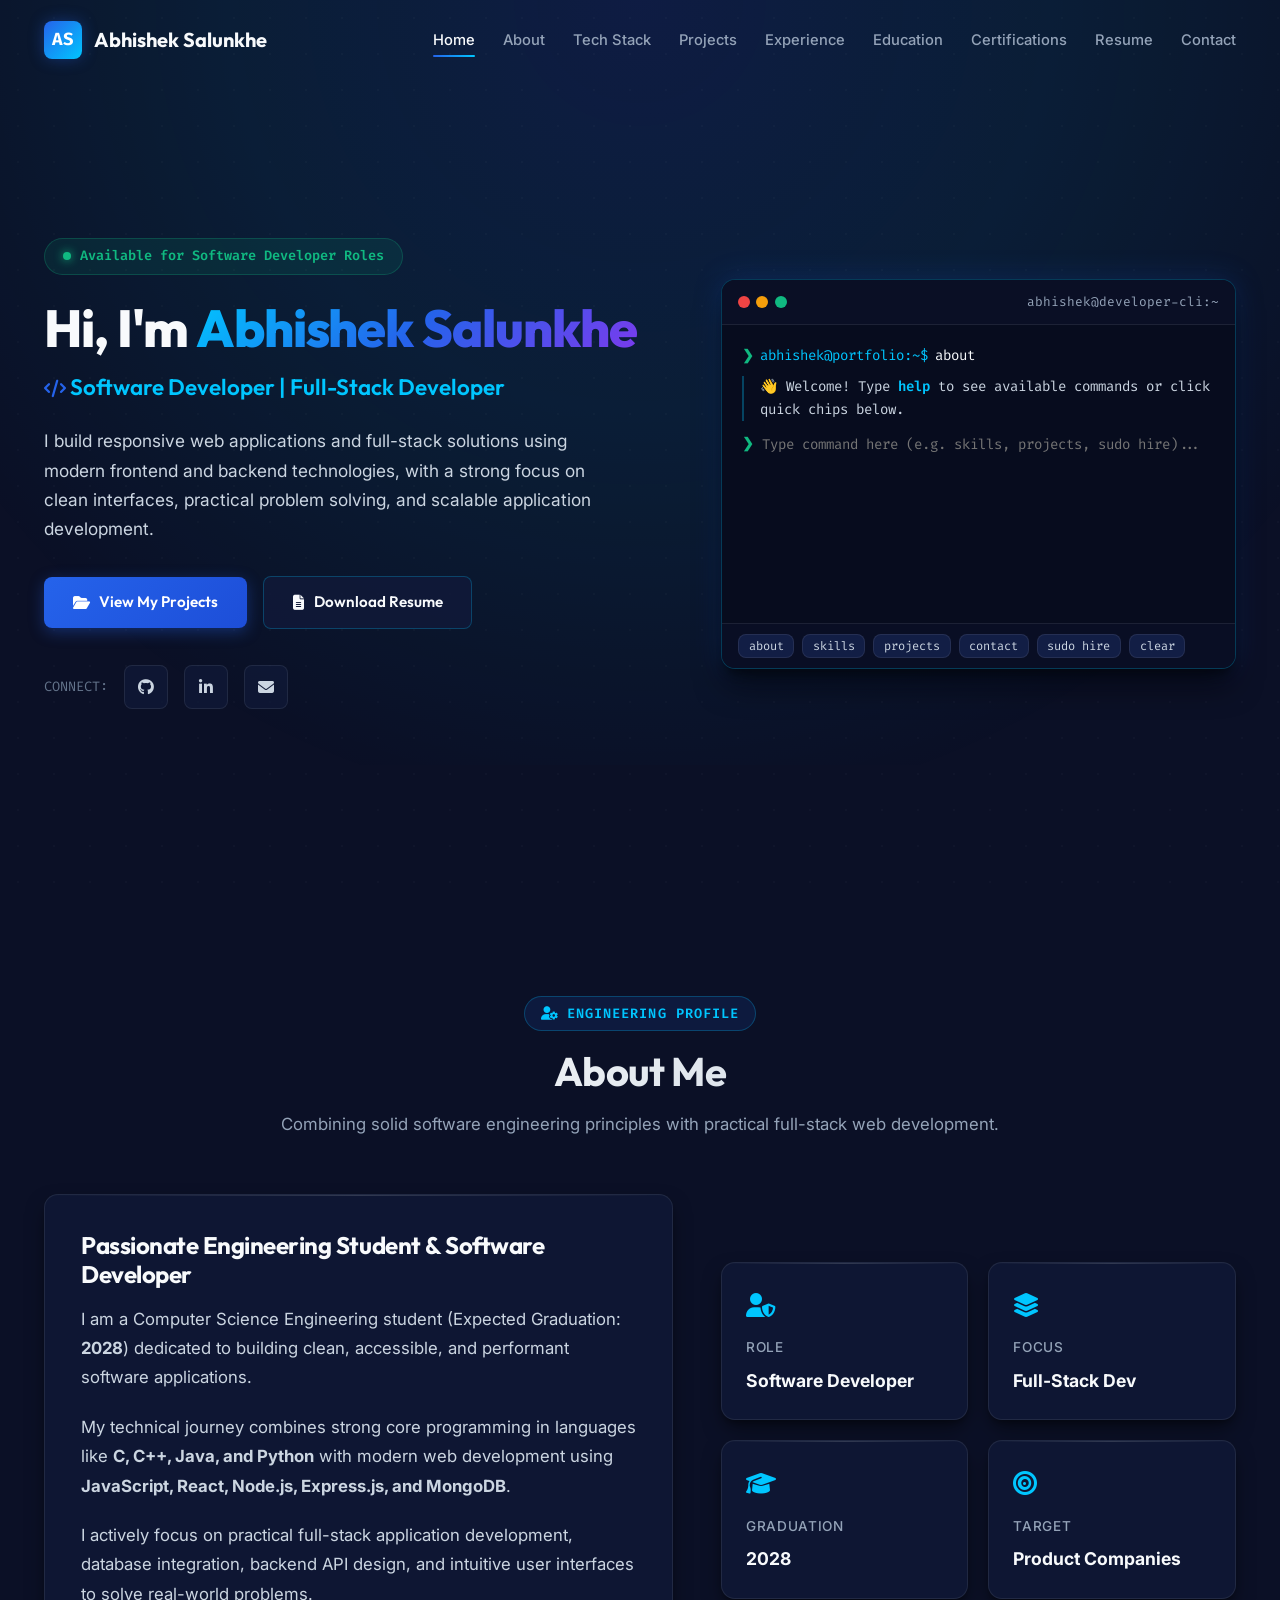
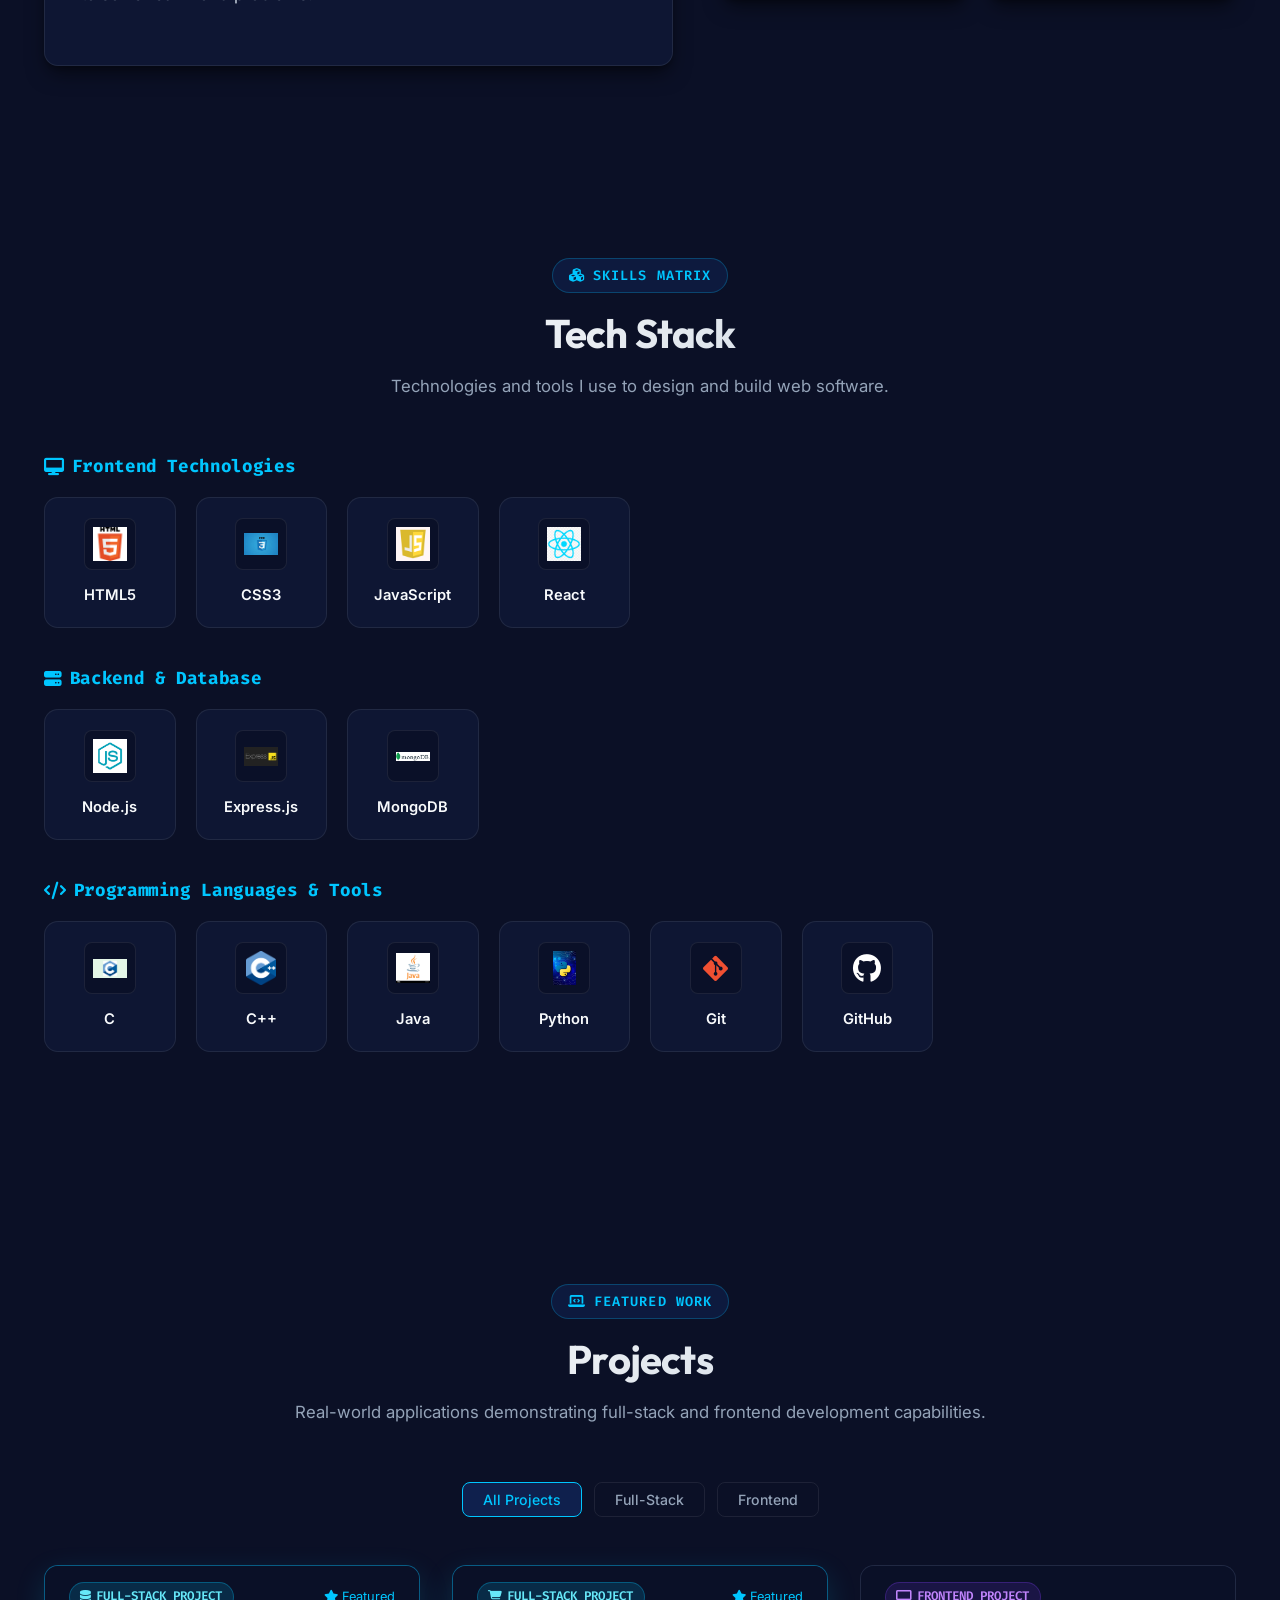
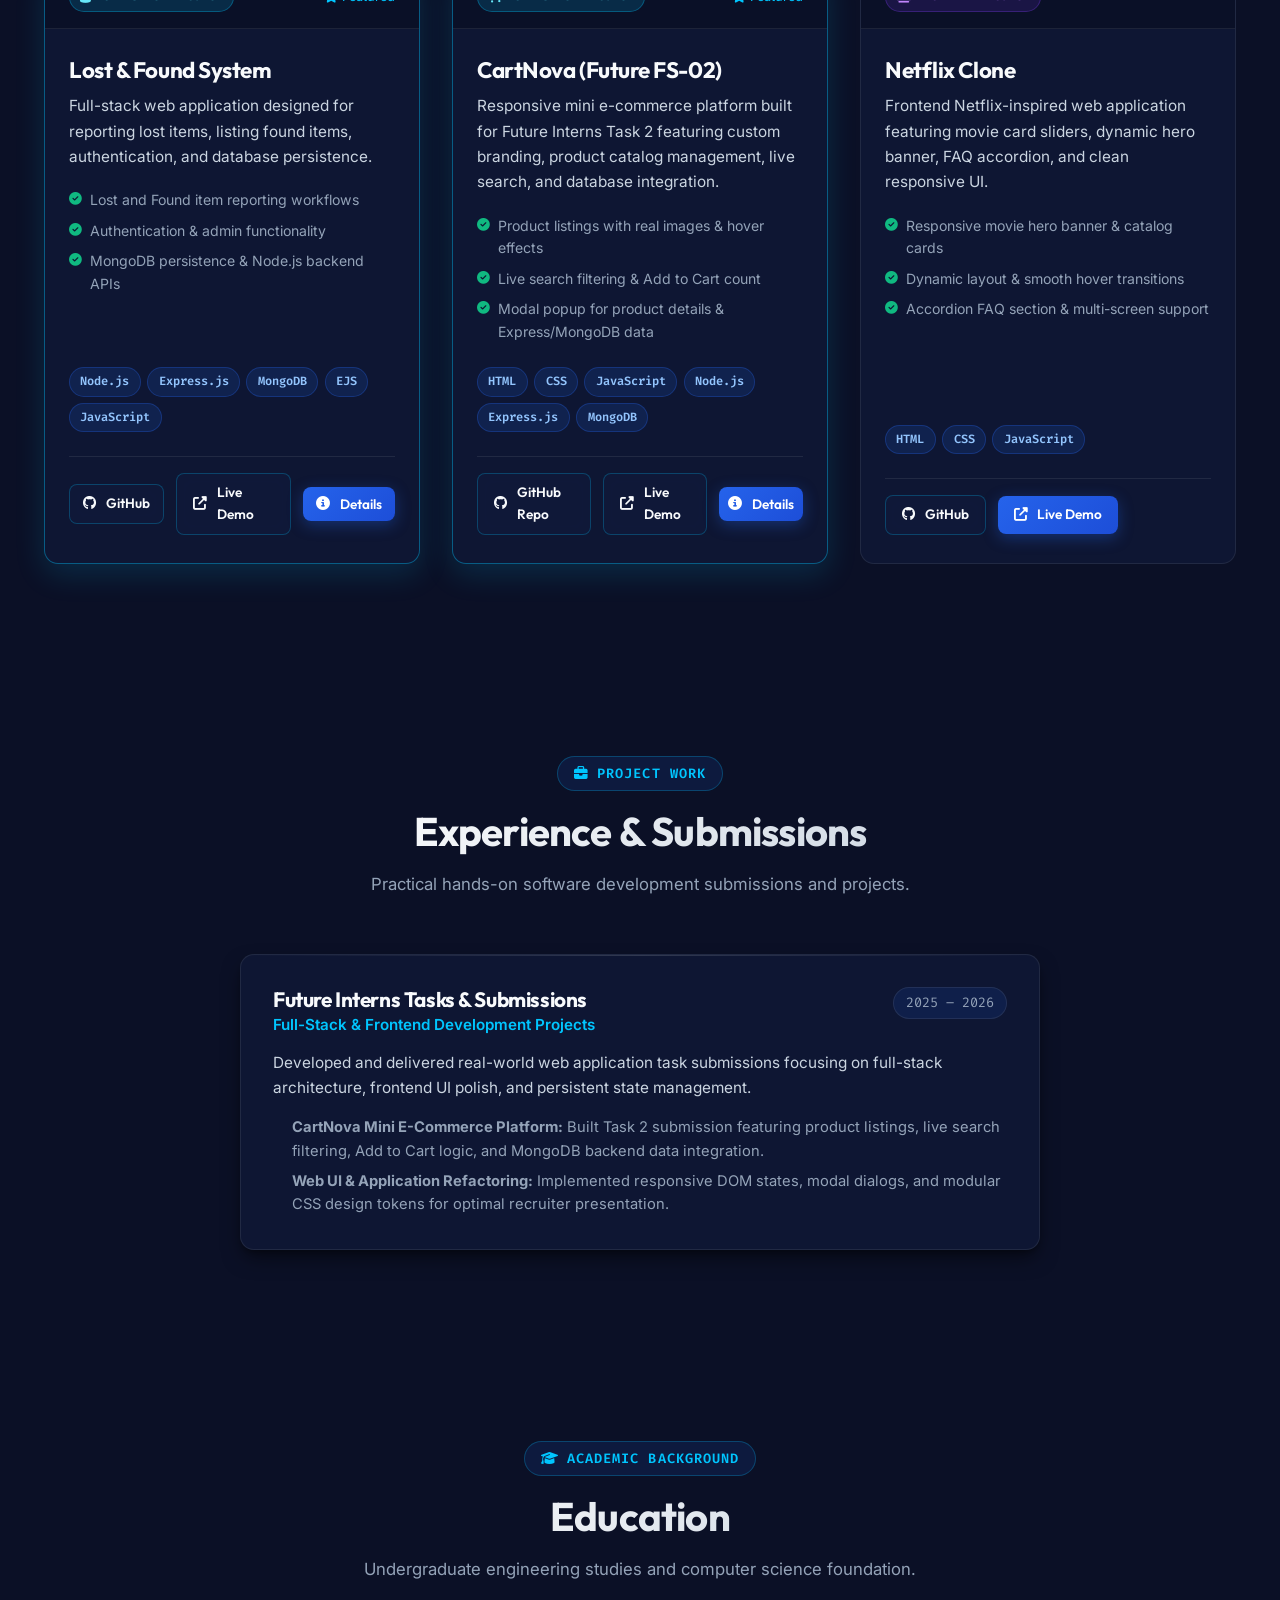
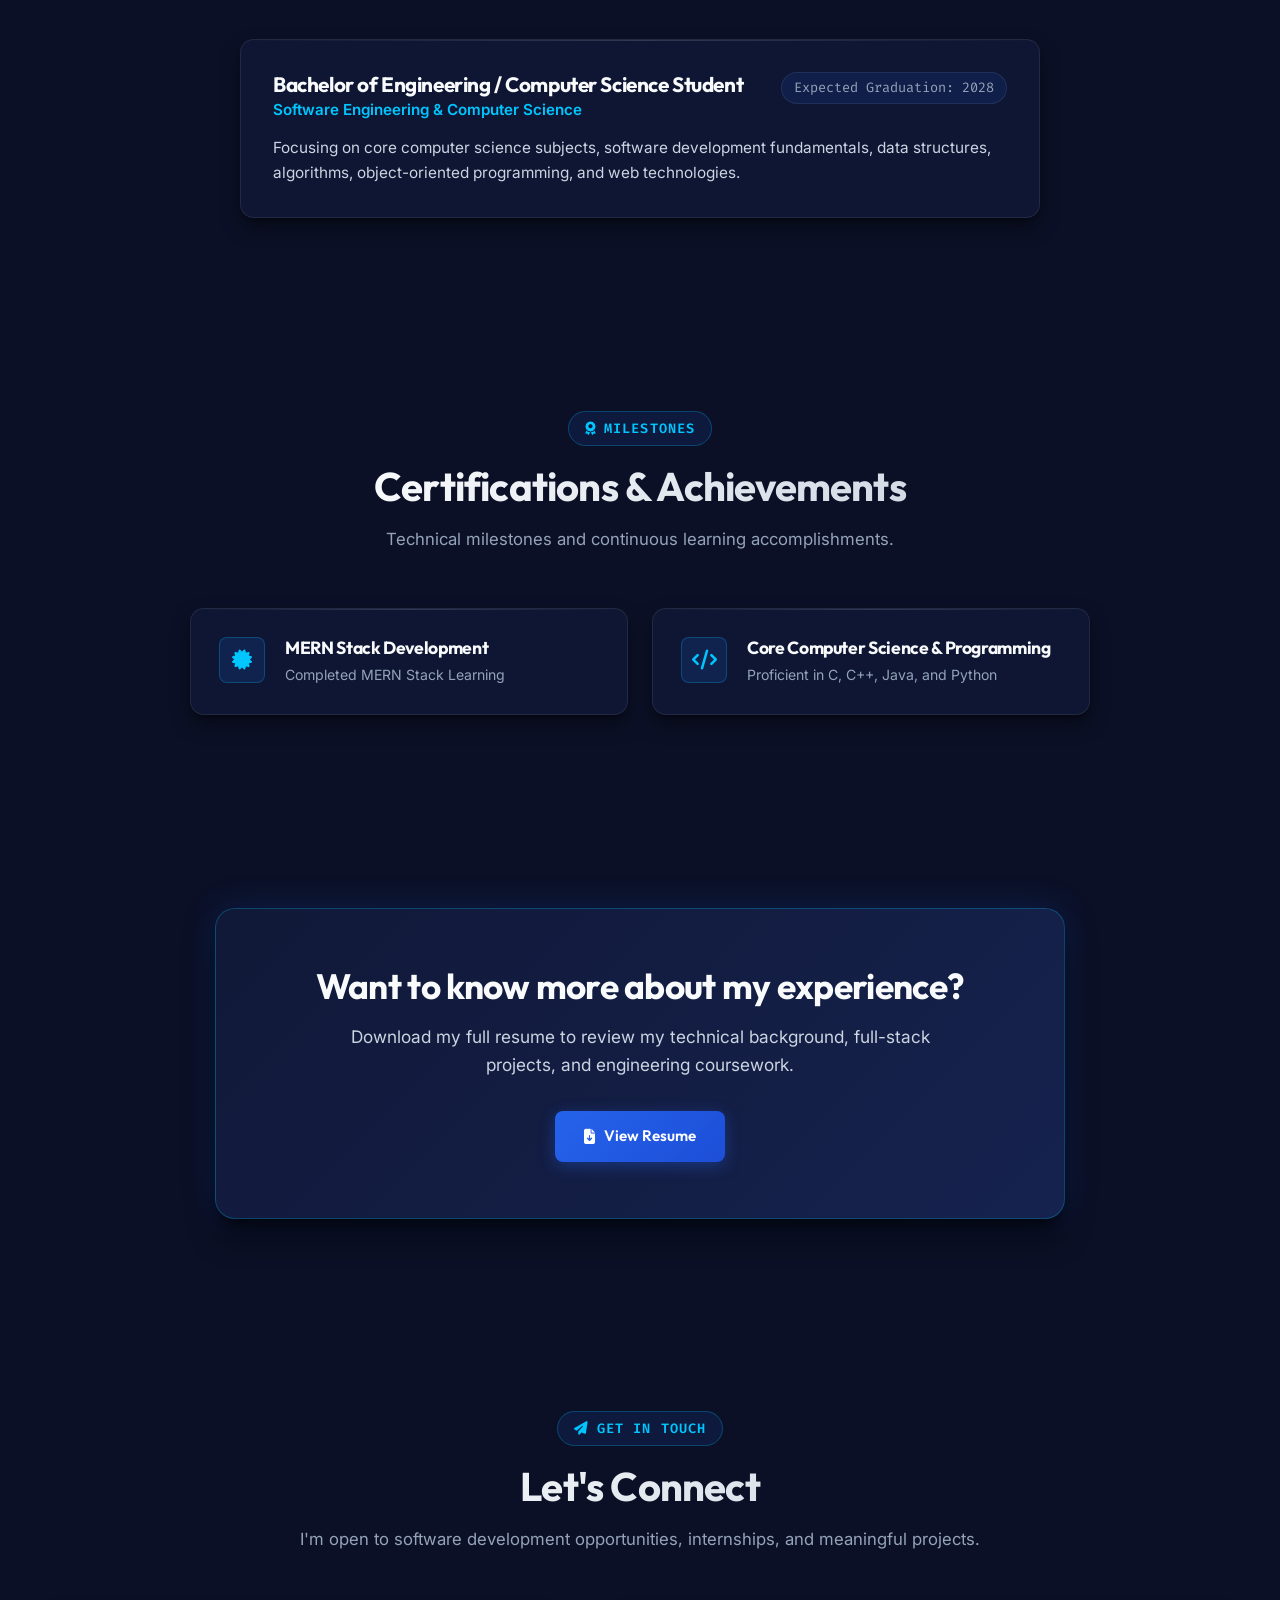
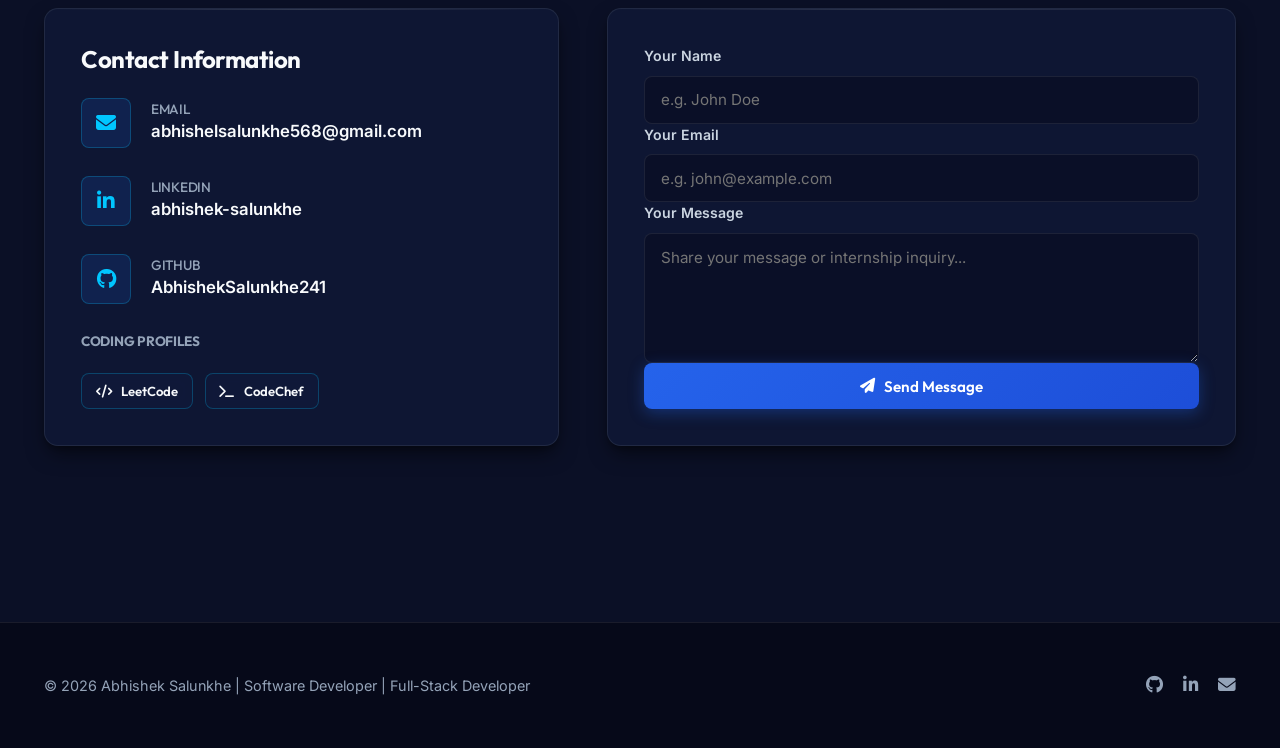
==== index.html @ 95b2894d "Initial commit for portfolio website" ====
<!DOCTYPE html>
<html lang="en">

<head>
  <meta charset="UTF-8" />
  <meta name="viewport" content="width=device-width, initial-scale=1.0" />
  
  <!-- SEO Primary Meta Tags -->
  <title>Abhishek Salunkhe | Software Developer | Full-Stack Developer</title>
  <meta name="title" content="Abhishek Salunkhe | Software Developer | Full-Stack Developer" />
  <meta name="description" content="Portfolio of Abhishek Salunkhe, a Software Developer and Full-Stack Developer building modern web applications with JavaScript, React, Node.js, Express.js, and MongoDB." />
  <meta name="keywords" content="Abhishek Salunkhe, Software Developer, Full-Stack Developer, Web Developer, MERN Stack, React, Node.js, Express.js, MongoDB, JavaScript" />
  <meta name="author" content="Abhishek Salunkhe" />

  <!-- Open Graph / Facebook / LinkedIn -->
  <meta property="og:type" content="website" />
  <meta property="og:url" content="https://github.com/AbhishekSalunkhe241" />
  <meta property="og:title" content="Abhishek Salunkhe | Software Developer | Full-Stack Developer" />
  <meta property="og:description" content="Software Developer and Full-Stack Developer building responsive web applications and full-stack solutions." />

  <!-- Google Fonts -->
  <link rel="preconnect" href="https://fonts.googleapis.com" />
  <link rel="preconnect" href="https://fonts.gstatic.com" crossorigin />
  <link href="https://fonts.googleapis.com/css2?family=Inter:wght@400;500;600;700;800&family=Outfit:wght@600;700;800&family=Fira+Code:wght@500;600&display=swap" rel="stylesheet" />

  <!-- Font Awesome CDN -->
  <link rel="stylesheet" href="https://cdnjs.cloudflare.com/ajax/libs/font-awesome/6.5.1/css/all.min.css" integrity="sha512-DTOQO9RWCH3ppGqcWaEA1BIZOC6xxalwEsw9c2QQeAIftl+Vegovlnee1c9QX4TctnWMn13TZye+giMm8e2LwA==" crossorigin="anonymous" referrerpolicy="no-referrer" />

  <!-- Design System CSS Stylesheets -->
  <link rel="stylesheet" href="assets/css/variables.css" />
  <link rel="stylesheet" href="assets/css/styles.css" />
  <link rel="stylesheet" href="assets/css/components.css" />
  <link rel="stylesheet" href="assets/css/animations.css" />
</head>

<body>

  <!-- ===== 1. NAVBAR ===== -->
  <header class="header">
    <div class="container nav-container">
      <a href="#hero" class="logo" id="navLogo">
        <div class="logo-icon">AS</div>
        <span>Abhishek Salunkhe</span>
      </a>

      <nav>
        <ul class="nav-links">
          <li><a href="#hero" class="nav-link active">Home</a></li>
          <li><a href="#about" class="nav-link">About</a></li>
          <li><a href="#tech-stack" class="nav-link">Tech Stack</a></li>
          <li><a href="#projects" class="nav-link">Projects</a></li>
          <li><a href="#experience" class="nav-link">Experience</a></li>
          <li><a href="#education" class="nav-link">Education</a></li>
          <li><a href="#certifications" class="nav-link">Certifications</a></li>
          <li><a href="#resume" class="nav-link">Resume</a></li>
          <li><a href="#contact" class="nav-link">Contact</a></li>
        </ul>
      </nav>

      <button class="mobile-nav-toggle" aria-label="Toggle navigation menu" id="mobileNavBtn">
        <i class="fas fa-bars"></i>
      </button>
    </div>
  </header>

  <!-- ===== 2. HERO SECTION ===== -->
  <section id="hero" class="hero-section">
    <div class="hero-bg-overlay"></div>
    <div class="container">
      <div class="hero-grid">
        
        <!-- Left Content -->
        <div class="hero-content reveal">
          <div class="hero-badge">
            <span class="pulse-dot"></span> Available for Software Developer Roles
          </div>

          <h1 class="hero-title">
            Hi, I'm <span class="gradient-text">Abhishek Salunkhe</span>
          </h1>

          <div class="hero-role">
            <i class="fas fa-code" style="font-size: 1.1rem; color: var(--primary-accent);"></i>
            <span>Software Developer | Full-Stack Developer</span>
          </div>

          <p class="hero-description">
            I build responsive web applications and full-stack solutions using modern frontend and backend technologies, with a strong focus on clean interfaces, practical problem solving, and scalable application development.
          </p>

          <div class="hero-actions">
            <a href="#projects" class="btn btn-primary" id="heroViewProjectsBtn">
              <i class="fas fa-folder-open"></i> View My Projects
            </a>
            <a href="#resume" class="btn btn-secondary" id="heroResumeBtn">
              <i class="fas fa-file-alt"></i> Download Resume
            </a>
          </div>

          <div class="social-strip">
            <span class="social-strip-label">Connect:</span>
            <a href="https://github.com/AbhishekSalunkhe241" target="_blank" class="btn-icon" aria-label="GitHub Profile" id="heroGithubLink">
              <i class="fab fa-github"></i>
            </a>
            <a href="https://www.linkedin.com/in/abhishek-salunkhe-a876b3362/" target="_blank" class="btn-icon" aria-label="LinkedIn Profile" id="heroLinkedinLink">
              <i class="fab fa-linkedin-in"></i>
            </a>
            <a href="mailto:abhishelsalunkhe568@gmail.com" class="btn-icon" aria-label="Email Abhishek" id="heroEmailLink">
              <i class="fas fa-envelope"></i>
            </a>
          </div>
        </div>

        <!-- Right Terminal CLI Card -->
        <div class="hero-terminal reveal reveal-delay-2">
          <div class="terminal-card">
            <div class="terminal-header">
              <div class="terminal-dots">
                <span class="dot dot-red"></span>
                <span class="dot dot-yellow"></span>
                <span class="dot dot-green"></span>
              </div>
              <div class="terminal-title">abhishek@developer-cli:~</div>
            </div>

            <div class="terminal-body" id="terminalBody">
              <div class="terminal-line">
                <span class="prompt-symbol">❯</span>
                <span class="prompt-dir">abhishek@portfolio:~$</span>
                <span class="command-text">about</span>
              </div>
              
              <div class="terminal-output">
                <p>👋 Welcome! Type <span style="color: var(--cyan-glow); font-weight: 600;">help</span> to see available commands or click quick chips below.</p>
              </div>

              <div class="terminal-input-wrapper">
                <span class="prompt-symbol">❯</span>
                <input type="text" class="terminal-input" id="terminalInput" placeholder="Type command here (e.g. skills, projects, sudo hire)..." autocomplete="off" spellcheck="false" />
              </div>
            </div>

            <div class="terminal-chips">
              <button class="chip" data-cmd="about">about</button>
              <button class="chip" data-cmd="skills">skills</button>
              <button class="chip" data-cmd="projects">projects</button>
              <button class="chip" data-cmd="contact">contact</button>
              <button class="chip" data-cmd="sudo hire">sudo hire</button>
              <button class="chip" data-cmd="clear">clear</button>
            </div>
          </div>
        </div>

      </div>
    </div>
  </section>

  <!-- ===== 3. ABOUT ME ===== -->
  <section id="about" class="section">
    <div class="container">
      <div class="section-header reveal">
        <span class="section-tag"><i class="fas fa-user-gear"></i> Engineering Profile</span>
        <h2 class="section-title">About Me</h2>
        <p class="section-subtitle">Combining solid software engineering principles with practical full-stack web development.</p>
      </div>

      <div class="about-grid">
        <!-- Left Content -->
        <div class="about-content glass-card reveal" style="padding: 2.25rem;">
          <h3 style="font-size: 1.5rem; margin-bottom: 1rem; color: var(--text-primary);">
            Passionate Engineering Student & Software Developer
          </h3>
          <p>
            I am a Computer Science Engineering student (Expected Graduation: <strong>2028</strong>) dedicated to building clean, accessible, and performant software applications.
          </p>
          <p>
            My technical journey combines strong core programming in languages like <strong>C, C++, Java, and Python</strong> with modern web development using <strong>JavaScript, React, Node.js, Express.js, and MongoDB</strong>.
          </p>
          <p>
            I actively focus on practical full-stack application development, database integration, backend API design, and intuitive user interfaces to solve real-world problems.
          </p>
        </div>

        <!-- Right Quick Info Cards -->
        <div class="about-cards-grid reveal reveal-delay-2">
          <div class="info-card glass-card">
            <div class="info-card-icon"><i class="fas fa-user-shield"></i></div>
            <span class="info-card-label">Role</span>
            <span class="info-card-value">Software Developer</span>
          </div>

          <div class="info-card glass-card">
            <div class="info-card-icon"><i class="fas fa-layer-group"></i></div>
            <span class="info-card-label">Focus</span>
            <span class="info-card-value">Full-Stack Dev</span>
          </div>

          <div class="info-card glass-card">
            <div class="info-card-icon"><i class="fas fa-graduation-cap"></i></div>
            <span class="info-card-label">Graduation</span>
            <span class="info-card-value">2028</span>
          </div>

          <div class="info-card glass-card">
            <div class="info-card-icon"><i class="fas fa-bullseye"></i></div>
            <span class="info-card-label">Target</span>
            <span class="info-card-value">Product Companies</span>
          </div>
        </div>
      </div>
    </div>
  </section>

  <!-- ===== 4. TECH STACK ===== -->
  <section id="tech-stack" class="section">
    <div class="container">
      <div class="section-header reveal">
        <span class="section-tag"><i class="fas fa-cubes"></i> Skills Matrix</span>
        <h2 class="section-title">Tech Stack</h2>
        <p class="section-subtitle">Technologies and tools I use to design and build web software.</p>
      </div>

      <!-- Frontend -->
      <div class="tech-group reveal">
        <h3 class="tech-category-title"><i class="fas fa-desktop"></i> Frontend Technologies</h3>
        <div class="tech-grid">
          <div class="tech-card">
            <div class="tech-icon-wrapper"><img src="html.png" alt="HTML5 Logo" /></div>
            <span class="tech-name">HTML5</span>
          </div>
          <div class="tech-card">
            <div class="tech-icon-wrapper"><img src="CSS.jpg" alt="CSS3 Logo" /></div>
            <span class="tech-name">CSS3</span>
          </div>
          <div class="tech-card">
            <div class="tech-icon-wrapper"><img src="Javascript.png" alt="JavaScript Logo" /></div>
            <span class="tech-name">JavaScript</span>
          </div>
          <div class="tech-card">
            <div class="tech-icon-wrapper"><img src="react.png" alt="React Logo" /></div>
            <span class="tech-name">React</span>
          </div>
        </div>
      </div>

      <!-- Backend & Database -->
      <div class="tech-group reveal reveal-delay-1">
        <h3 class="tech-category-title"><i class="fas fa-server"></i> Backend & Database</h3>
        <div class="tech-grid">
          <div class="tech-card">
            <div class="tech-icon-wrapper"><img src="node.png" alt="Node.js Logo" /></div>
            <span class="tech-name">Node.js</span>
          </div>
          <div class="tech-card">
            <div class="tech-icon-wrapper"><img src="Express.js" alt="Express.js Logo" /></div>
            <span class="tech-name">Express.js</span>
          </div>
          <div class="tech-card">
            <div class="tech-icon-wrapper"><img src="monodb.png" alt="MongoDB Logo" /></div>
            <span class="tech-name">MongoDB</span>
          </div>
        </div>
      </div>

      <!-- Core Programming & Tools -->
      <div class="tech-group reveal reveal-delay-2">
        <h3 class="tech-category-title"><i class="fas fa-code"></i> Programming Languages & Tools</h3>
        <div class="tech-grid">
          <div class="tech-card">
            <div class="tech-icon-wrapper"><img src="C.png" alt="C Logo" /></div>
            <span class="tech-name">C</span>
          </div>
          <div class="tech-card">
            <div class="tech-icon-wrapper"><img src="C++.png" alt="C++ Logo" /></div>
            <span class="tech-name">C++</span>
          </div>
          <div class="tech-card">
            <div class="tech-icon-wrapper"><img src="java.png" alt="Java Logo" /></div>
            <span class="tech-name">Java</span>
          </div>
          <div class="tech-card">
            <div class="tech-icon-wrapper"><img src="python.jpg" alt="Python Logo" /></div>
            <span class="tech-name">Python</span>
          </div>
          <div class="tech-card">
            <div class="tech-icon-wrapper" style="color: #F05032; font-size: 1.8rem;"><i class="fab fa-git-alt"></i></div>
            <span class="tech-name">Git</span>
          </div>
          <div class="tech-card">
            <div class="tech-icon-wrapper" style="color: #FFFFFF; font-size: 1.8rem;"><i class="fab fa-github"></i></div>
            <span class="tech-name">GitHub</span>
          </div>
        </div>
      </div>
    </div>
  </section>

  <!-- ===== 5. FEATURED PROJECTS ===== -->
  <section id="projects" class="section">
    <div class="container">
      <div class="section-header reveal">
        <span class="section-tag"><i class="fas fa-laptop-code"></i> Featured Work</span>
        <h2 class="section-title">Projects</h2>
        <p class="section-subtitle">Real-world applications demonstrating full-stack and frontend development capabilities.</p>
      </div>

      <!-- Filter buttons -->
      <div class="project-filter reveal">
        <button class="filter-btn active" data-filter="all">All Projects</button>
        <button class="filter-btn" data-filter="fullstack">Full-Stack</button>
        <button class="filter-btn" data-filter="frontend">Frontend</button>
      </div>

      <!-- Projects Grid -->
      <div class="projects-grid">
        
        <!-- PROJECT 1: Lost & Found System (Full-Stack Priority) -->
        <div class="project-card-wrapper priority-1 reveal" data-category="fullstack">
          <div class="project-card">
            <div class="project-header-bar">
              <span class="badge badge-cyan project-badge-type"><i class="fas fa-database"></i> FULL-STACK PROJECT</span>
              <span style="font-size: 0.8rem; color: var(--cyan-glow);"><i class="fas fa-star"></i> Featured</span>
            </div>

            <div class="project-content">
              <h3 class="project-title">Lost & Found System</h3>
              <p class="project-desc">
                Full-stack web application designed for reporting lost items, listing found items, authentication, and database persistence.
              </p>

              <ul class="project-highlights-list">
                <li><i class="fas fa-check-circle"></i> Lost and Found item reporting workflows</li>
                <li><i class="fas fa-check-circle"></i> Authentication & admin functionality</li>
                <li><i class="fas fa-check-circle"></i> MongoDB persistence & Node.js backend APIs</li>
              </ul>

              <div class="project-tags">
                <span class="badge badge-primary">Node.js</span>
                <span class="badge badge-primary">Express.js</span>
                <span class="badge badge-primary">MongoDB</span>
                <span class="badge badge-primary">EJS</span>
                <span class="badge badge-primary">JavaScript</span>
              </div>

              <div class="project-actions">
                <a href="https://github.com/AbhishekSalunkhe241/lost-and-found-system" target="_blank" rel="noopener noreferrer" class="btn btn-secondary" style="padding: 0.5rem 1rem; font-size: 0.85rem;" id="lostFoundGithub">
                  <i class="fab fa-github"></i> GitHub
                </a>
                <a href="https://lost-and-found-system-ochre-nu.vercel.app/" target="_blank" rel="noopener noreferrer" class="btn btn-secondary" style="padding: 0.5rem 1rem; font-size: 0.85rem;" id="lostFoundDemo">
                  <i class="fas fa-external-link-alt"></i> Live Demo
                </a>
                <button class="btn btn-primary view-project-details" data-project-id="lostfound" style="padding: 0.5rem 1rem; font-size: 0.85rem;">
                  <i class="fas fa-info-circle"></i> Details
                </button>
              </div>
            </div>
          </div>
        </div>

        <!-- PROJECT 2: CartNova / Future FS-02 (Full-Stack Priority) -->
        <div class="project-card-wrapper priority-1 reveal reveal-delay-1" data-category="fullstack">
          <div class="project-card">
            <div class="project-header-bar">
              <span class="badge badge-cyan project-badge-type"><i class="fas fa-shopping-cart"></i> FULL-STACK PROJECT</span>
              <span style="font-size: 0.8rem; color: var(--cyan-glow);"><i class="fas fa-star"></i> Featured</span>
            </div>

            <div class="project-content">
              <h3 class="project-title">CartNova (Future FS-02)</h3>
              <p class="project-desc">
                Responsive mini e-commerce platform built for Future Interns Task 2 featuring custom branding, product catalog management, live search, and database integration.
              </p>

              <ul class="project-highlights-list">
                <li><i class="fas fa-check-circle"></i> Product listings with real images & hover effects</li>
                <li><i class="fas fa-check-circle"></i> Live search filtering & Add to Cart count</li>
                <li><i class="fas fa-check-circle"></i> Modal popup for product details & Express/MongoDB data</li>
              </ul>

              <div class="project-tags">
                <span class="badge badge-primary">HTML</span>
                <span class="badge badge-primary">CSS</span>
                <span class="badge badge-primary">JavaScript</span>
                <span class="badge badge-primary">Node.js</span>
                <span class="badge badge-primary">Express.js</span>
                <span class="badge badge-primary">MongoDB</span>
              </div>

              <div class="project-actions">
                <a href="https://github.com/AbhishekSalunkhe241/FUTURE_FS_02" target="_blank" class="btn btn-secondary" style="padding: 0.5rem 1rem; font-size: 0.85rem;" id="cartnovaGithub">
                  <i class="fab fa-github"></i> GitHub Repo
                </a>
                <a href="https://future-fs-02-two-chi.vercel.app/" target="_blank" class="btn btn-secondary" style="padding: 0.5rem 1rem; font-size: 0.85rem;" id="cartnovaDemo">
                  <i class="fas fa-external-link-alt"></i> Live Demo
                </a>
                <button class="btn btn-primary view-project-details" data-project-id="cartnova" style="padding: 0.5rem 1rem; font-size: 0.85rem;">
                  <i class="fas fa-info-circle"></i> Details
                </button>
              </div>
            </div>
          </div>
        </div>

        <!-- PROJECT 3: Netflix Clone (Frontend) -->
        <div class="project-card-wrapper reveal reveal-delay-2" data-category="frontend">
          <div class="project-card">
            <div class="project-header-bar">
              <span class="badge badge-purple project-badge-type"><i class="fas fa-tv"></i> FRONTEND PROJECT</span>
            </div>

            <div class="project-content">
              <h3 class="project-title">Netflix Clone</h3>
              <p class="project-desc">
                Frontend Netflix-inspired web application featuring movie card sliders, dynamic hero banner, FAQ accordion, and clean responsive UI.
              </p>

              <ul class="project-highlights-list">
                <li><i class="fas fa-check-circle"></i> Responsive movie hero banner & catalog cards</li>
                <li><i class="fas fa-check-circle"></i> Dynamic layout & smooth hover transitions</li>
                <li><i class="fas fa-check-circle"></i> Accordion FAQ section & multi-screen support</li>
              </ul>

              <div class="project-tags">
                <span class="badge badge-primary">HTML</span>
                <span class="badge badge-primary">CSS</span>
                <span class="badge badge-primary">JavaScript</span>
              </div>

              <div class="project-actions">
                <a href="https://github.com/AbhishekSalunkhe241" target="_blank" class="btn btn-secondary" style="padding: 0.5rem 1rem; font-size: 0.85rem;" id="netflixGithub">
                  <i class="fab fa-github"></i> GitHub
                </a>
                <a href="https://netflix-clone-zeta-cyan.vercel.app/" target="_blank" class="btn btn-primary" style="padding: 0.5rem 1rem; font-size: 0.85rem;" id="netflixDemo">
                  <i class="fas fa-external-link-alt"></i> Live Demo
                </a>
              </div>
            </div>
          </div>
        </div>

      </div>
    </div>
  </section>

  <!-- ===== 6. EXPERIENCE ===== -->
  <section id="experience" class="section">
    <div class="container">
      <div class="section-header reveal">
        <span class="section-tag"><i class="fas fa-briefcase"></i> Project Work</span>
        <h2 class="section-title">Experience & Submissions</h2>
        <p class="section-subtitle">Practical hands-on software development submissions and projects.</p>
      </div>

      <div class="timeline-container reveal">
        
        <div class="timeline-card glass-card">
          <div class="timeline-header">
            <div>
              <h3 class="timeline-title">Future Interns Tasks & Submissions</h3>
              <span class="timeline-subtitle">Full-Stack & Frontend Development Projects</span>
            </div>
            <span class="timeline-date">2025 – 2026</span>
          </div>

          <p class="timeline-desc">
            Developed and delivered real-world web application task submissions focusing on full-stack architecture, frontend UI polish, and persistent state management.
          </p>

          <ul class="timeline-bullets">
            <li><strong>CartNova Mini E-Commerce Platform:</strong> Built Task 2 submission featuring product listings, live search filtering, Add to Cart logic, and MongoDB backend data integration.</li>
            <li><strong>Web UI & Application Refactoring:</strong> Implemented responsive DOM states, modal dialogs, and modular CSS design tokens for optimal recruiter presentation.</li>
          </ul>
        </div>

      </div>
    </div>
  </section>

  <!-- ===== 7. EDUCATION ===== -->
  <section id="education" class="section">
    <div class="container">
      <div class="section-header reveal">
        <span class="section-tag"><i class="fas fa-graduation-cap"></i> Academic Background</span>
        <h2 class="section-title">Education</h2>
        <p class="section-subtitle">Undergraduate engineering studies and computer science foundation.</p>
      </div>

      <div class="timeline-container reveal">
        
        <div class="timeline-card glass-card">
          <div class="timeline-header">
            <div>
              <h3 class="timeline-title">Bachelor of Engineering / Computer Science Student</h3>
              <span class="timeline-subtitle">Software Engineering & Computer Science</span>
            </div>
            <span class="timeline-date">Expected Graduation: 2028</span>
          </div>

          <p class="timeline-desc">
            Focusing on core computer science subjects, software development fundamentals, data structures, algorithms, object-oriented programming, and web technologies.
          </p>
        </div>

      </div>
    </div>
  </section>

  <!-- ===== 8. CERTIFICATIONS / ACHIEVEMENTS ===== -->
  <section id="certifications" class="section">
    <div class="container">
      <div class="section-header reveal">
        <span class="section-tag"><i class="fas fa-award"></i> Milestones</span>
        <h2 class="section-title">Certifications & Achievements</h2>
        <p class="section-subtitle">Technical milestones and continuous learning accomplishments.</p>
      </div>

      <div class="cert-grid reveal">
        
        <div class="cert-card glass-card">
          <div class="cert-icon"><i class="fas fa-certificate"></i></div>
          <div>
            <h3 class="cert-title">MERN Stack Development</h3>
            <p class="cert-issuer">Completed MERN Stack Learning</p>
          </div>
        </div>

        <div class="cert-card glass-card">
          <div class="cert-icon"><i class="fas fa-code"></i></div>
          <div>
            <h3 class="cert-title">Core Computer Science & Programming</h3>
            <p class="cert-issuer">Proficient in C, C++, Java, and Python</p>
          </div>
        </div>

      </div>
    </div>
  </section>

  <!-- ===== 9. RESUME CTA ===== -->
  <section id="resume" class="section">
    <div class="container">
      <div class="resume-cta-card reveal">
        <h2 class="resume-cta-title">Want to know more about my experience?</h2>
        <p class="resume-cta-desc">
          Download my full resume to review my technical background, full-stack projects, and engineering coursework.
        </p>
        <a href="#" class="btn btn-primary" id="downloadResumeBtn" onclick="alert('Resume link placeholder. Replace with your actual resume file or URL in index.html!'); return false;">
          <i class="fas fa-file-download"></i> View Resume
        </a>
      </div>
    </div>
  </section>

  <!-- ===== 10. CONTACT ===== -->
  <section id="contact" class="section">
    <div class="container">
      <div class="section-header reveal">
        <span class="section-tag"><i class="fas fa-paper-plane"></i> Get In Touch</span>
        <h2 class="section-title">Let's Connect</h2>
        <p class="section-subtitle">I'm open to software development opportunities, internships, and meaningful projects.</p>
      </div>

      <div class="contact-grid">
        
        <!-- Left Contact Info -->
        <div class="contact-info-card glass-card reveal">
          <div>
            <h3 style="font-size: 1.5rem; margin-bottom: 1.5rem; color: var(--text-primary);">Contact Information</h3>
            
            <div class="contact-method">
              <div class="contact-icon"><i class="fas fa-envelope"></i></div>
              <div class="contact-detail">
                <h4>Email</h4>
                <a href="mailto:abhishelsalunkhe568@gmail.com" id="contactEmailLink">abhishelsalunkhe568@gmail.com</a>
              </div>
            </div>

            <div class="contact-method">
              <div class="contact-icon"><i class="fab fa-linkedin-in"></i></div>
              <div class="contact-detail">
                <h4>LinkedIn</h4>
                <a href="https://www.linkedin.com/in/abhishek-salunkhe-a876b3362/" target="_blank" id="contactLinkedinLink">abhishek-salunkhe</a>
              </div>
            </div>

            <div class="contact-method">
              <div class="contact-icon"><i class="fab fa-github"></i></div>
              <div class="contact-detail">
                <h4>GitHub</h4>
                <a href="https://github.com/AbhishekSalunkhe241" target="_blank" id="contactGithubLink">AbhishekSalunkhe241</a>
              </div>
            </div>
          </div>

          <div>
            <h4 style="font-size: 0.85rem; color: var(--text-muted); text-transform: uppercase; margin-bottom: 0.75rem;">Coding Profiles</h4>
            <div class="social-links-grid">
              <a href="https://leetcode.com/u/Abhishek241/" target="_blank" class="btn btn-secondary" style="padding: 0.4rem 0.85rem; font-size: 0.82rem;" id="leetcodeLink">
                <i class="fas fa-code"></i> LeetCode
              </a>
              <a href="https://www.codechef.com/users/watch_card_87" target="_blank" class="btn btn-secondary" style="padding: 0.4rem 0.85rem; font-size: 0.82rem;" id="codechefLink">
                <i class="fas fa-terminal"></i> CodeChef
              </a>
            </div>
          </div>
        </div>

        <!-- Right Contact Form -->
        <div class="contact-form glass-card reveal reveal-delay-2">
          <form id="contactForm">
            <div class="form-group">
              <label for="contactName" class="form-label">Your Name</label>
              <input type="text" id="contactName" class="form-input" placeholder="e.g. John Doe" required />
            </div>

            <div class="form-group">
              <label for="contactEmail" class="form-label">Your Email</label>
              <input type="email" id="contactEmail" class="form-input" placeholder="e.g. john@example.com" required />
            </div>

            <div class="form-group">
              <label for="contactMessage" class="form-label">Your Message</label>
              <textarea id="contactMessage" class="form-input" placeholder="Share your message or internship inquiry..." required></textarea>
            </div>

            <button type="submit" class="btn btn-primary" style="width: 100%;" id="contactSubmitBtn">
              <i class="fas fa-paper-plane"></i> Send Message
            </button>
          </form>
        </div>

      </div>
    </div>
  </section>

  <!-- ===== 11. FOOTER ===== -->
  <footer class="footer">
    <div class="container footer-container">
      <div class="footer-text">
        © 2026 Abhishek Salunkhe | Software Developer | Full-Stack Developer
      </div>

      <div class="footer-socials">
        <a href="https://github.com/AbhishekSalunkhe241" target="_blank" class="footer-social-link" aria-label="GitHub"><i class="fab fa-github"></i></a>
        <a href="https://www.linkedin.com/in/abhishek-salunkhe-a876b3362/" target="_blank" class="footer-social-link" aria-label="LinkedIn"><i class="fab fa-linkedin-in"></i></a>
        <a href="mailto:abhishelsalunkhe568@gmail.com" class="footer-social-link" aria-label="Email"><i class="fas fa-envelope"></i></a>
      </div>
    </div>
  </footer>

  <!-- Back to top floating button -->
  <button class="back-to-top" aria-label="Back to top" id="backToTopBtn">
    <i class="fas fa-arrow-up"></i>
  </button>

  <!-- Case Study Modal -->
  <div id="projectModal" class="modal-overlay">
    <div class="modal-container">
      <button class="modal-close-btn" id="modalCloseBtn" aria-label="Close modal">
        <i class="fas fa-times"></i>
      </button>
      <div id="modalContent"></div>
    </div>
  </div>

  <!-- Toast Notification -->
  <div id="toastNotification" class="toast-notification">
    <i class="fas fa-info-circle" style="color: var(--secondary-accent); font-size: 1.25rem;"></i>
    <span id="toastText">Message status notification.</span>
  </div>

  <!-- Application Main JS -->
  <script type="module" src="assets/js/main.js"></script>
</body>

</html>
---- assets/css/variables.css ----
/* ==========================================================================
   Design System Variables & Design Tokens
   Abhishek Salunkhe - Software Developer Portfolio
   ========================================================================== */

:root {
  /* Color Palette - Premium Deep Navy & Electric Blue Aesthetic */
  --bg-dark: #0B1026;
  --bg-darker: #060919;
  --bg-card: rgba(17, 26, 58, 0.7);
  --bg-card-hover: rgba(23, 37, 84, 0.85);
  --bg-glass: rgba(11, 16, 38, 0.75);
  --bg-glass-card: rgba(23, 37, 84, 0.45);
  --bg-terminal: #070C1E;

  /* Brand Accents */
  --primary-accent: #2563EB; /* Electric Royal Blue */
  --primary-glow: rgba(37, 99, 235, 0.35);
  --primary-accent-hover: #1D4ED8;

  --cyan-glow: #00C6FF; /* Electric Cyan */
  --cyan-glow-subtle: rgba(0, 198, 255, 0.25);

  --purple-glow: #7C3AED; /* Subtle Purple Accent */
  --purple-glow-subtle: rgba(124, 58, 237, 0.25);

  --secondary-accent: #10B981; /* Emerald Cyber Green for Status */
  --secondary-glow: rgba(16, 185, 129, 0.3);

  /* Neutral Text & Borders */
  --text-primary: #F8FAFC;
  --text-secondary: #CBD5E1;
  --text-muted: #94A3B8;
  --text-dark: #64748B;

  --border-color: rgba(255, 255, 255, 0.08);
  --border-accent: rgba(0, 198, 255, 0.25);
  --border-glow: rgba(37, 99, 235, 0.5);

  /* Typography */
  --font-heading: 'Outfit', 'Inter', -apple-system, BlinkMacSystemFont, sans-serif;
  --font-body: 'Inter', -apple-system, BlinkMacSystemFont, sans-serif;
  --font-mono: 'Fira Code', 'Consolas', monospace;

  /* Transitions & Animation Timings */
  --transition-fast: 0.2s cubic-bezier(0.4, 0, 0.2, 1);
  --transition-normal: 0.3s cubic-bezier(0.4, 0, 0.2, 1);
  --transition-slow: 0.5s cubic-bezier(0.4, 0, 0.2, 1);
  --transition-spring: 0.6s cubic-bezier(0.175, 0.885, 0.32, 1.275);

  /* Elevation Shadows & Glows */
  --shadow-sm: 0 4px 6px -1px rgba(0, 0, 0, 0.4), 0 2px 4px -1px rgba(0, 0, 0, 0.25);
  --shadow-md: 0 10px 20px -3px rgba(0, 0, 0, 0.5), 0 4px 6px -2px rgba(0, 0, 0, 0.3);
  --shadow-lg: 0 20px 30px -5px rgba(0, 0, 0, 0.6), 0 10px 10px -5px rgba(0, 0, 0, 0.4);
  --shadow-glow: 0 0 25px rgba(37, 99, 235, 0.3);
  --shadow-cyan-glow: 0 0 25px rgba(0, 198, 255, 0.3);

  /* Spacing Scale & Radius */
  --container-max-width: 1240px;
  --nav-height: 80px;
  --radius-sm: 8px;
  --radius-md: 14px;
  --radius-lg: 20px;
  --radius-full: 9999px;

  /* Glassmorphism Blur Filter */
  --glass-blur: blur(16px);
  --glass-blur-sm: blur(8px);
}
---- assets/css/styles.css ----
/* ==========================================================================
   Base Styles & Layout Core
   Abhishek Salunkhe - Software Developer Portfolio
   ========================================================================== */

/* Resets */
*, *::before, *::after {
  box-sizing: border-box;
  margin: 0;
  padding: 0;
}

html {
  scroll-behavior: smooth;
  font-size: 16px;
  color-scheme: dark;
}

body {
  font-family: var(--font-body);
  background-color: var(--bg-dark);
  color: var(--text-primary);
  line-height: 1.6;
  overflow-x: hidden;
  position: relative;
  min-height: 100vh;
  -webkit-font-smoothing: antialiased;
  -moz-osx-font-smoothing: grayscale;
}

/* Ambient Deep Navy Mesh Glow Background */
body::before {
  content: '';
  position: fixed;
  top: -15%;
  left: 50%;
  transform: translateX(-50%);
  width: 140vw;
  height: 100vh;
  background: radial-gradient(circle at 50% 15%, rgba(37, 99, 235, 0.15) 0%, rgba(0, 198, 255, 0.08) 35%, rgba(11, 16, 38, 0) 70%);
  z-index: -2;
  pointer-events: none;
}

body::after {
  content: '';
  position: fixed;
  inset: 0;
  background-image: radial-gradient(rgba(255, 255, 255, 0.03) 1px, transparent 1px);
  background-size: 36px 36px;
  z-index: -1;
  pointer-events: none;
  opacity: 0.7;
}

/* Typography Base */
h1, h2, h3, h4, h5, h6 {
  font-family: var(--font-heading);
  font-weight: 700;
  line-height: 1.2;
  color: var(--text-primary);
  letter-spacing: -0.02em;
}

p {
  color: var(--text-secondary);
}

a {
  color: inherit;
  text-decoration: none;
  transition: color var(--transition-fast);
}

button, input, textarea {
  font-family: inherit;
  font-size: inherit;
  outline: none;
  border: none;
}

ul {
  list-style: none;
}

img {
  max-width: 100%;
  height: auto;
  display: block;
}

/* Layout Utilities */
.container {
  width: 100%;
  max-width: var(--container-max-width);
  margin: 0 auto;
  padding: 0 1.5rem;
}

.section {
  padding: 6rem 0;
  position: relative;
}

.section-header {
  text-align: center;
  max-width: 720px;
  margin: 0 auto 3.5rem auto;
}

.section-tag {
  display: inline-flex;
  align-items: center;
  gap: 0.5rem;
  padding: 0.35rem 1rem;
  background: rgba(37, 99, 235, 0.12);
  border: 1px solid var(--border-accent);
  border-radius: var(--radius-full);
  color: var(--cyan-glow);
  font-family: var(--font-mono);
  font-size: 0.85rem;
  font-weight: 600;
  text-transform: uppercase;
  letter-spacing: 0.08em;
  margin-bottom: 1rem;
}

.section-title {
  font-size: 2.5rem;
  margin-bottom: 1rem;
  background: linear-gradient(135deg, #FFFFFF 0%, var(--text-secondary) 100%);
  -webkit-background-clip: text;
  -webkit-text-fill-color: transparent;
}

.section-subtitle {
  font-size: 1.05rem;
  color: var(--text-muted);
  line-height: 1.6;
}

/* Gradient Text Effect */
.gradient-text {
  background: linear-gradient(135deg, #00C6FF 0%, #2563EB 50%, #7C3AED 100%);
  -webkit-background-clip: text;
  -webkit-text-fill-color: transparent;
  background-clip: text;
}

.gradient-text-cyan {
  background: linear-gradient(135deg, #00C6FF 0%, #38BDF8 100%);
  -webkit-background-clip: text;
  -webkit-text-fill-color: transparent;
  background-clip: text;
}

/* Glassmorphism Card Utility */
.glass-card {
  background: var(--bg-card);
  backdrop-filter: var(--glass-blur);
  -webkit-backdrop-filter: var(--glass-blur);
  border: 1px solid var(--border-color);
  border-radius: var(--radius-md);
  box-shadow: var(--shadow-md);
  transition: all var(--transition-normal);
  position: relative;
  overflow: hidden;
}

.glass-card::before {
  content: '';
  position: absolute;
  top: 0;
  left: 0;
  right: 0;
  height: 1px;
  background: linear-gradient(90deg, transparent, rgba(255, 255, 255, 0.15), transparent);
}

.glass-card:hover {
  background: var(--bg-card-hover);
  border-color: var(--border-accent);
  transform: translateY(-4px);
  box-shadow: var(--shadow-lg), var(--shadow-cyan-glow);
}

/* Button Component Styles */
.btn {
  display: inline-flex;
  align-items: center;
  justify-content: center;
  gap: 0.6rem;
  padding: 0.85rem 1.8rem;
  border-radius: var(--radius-sm);
  font-family: var(--font-heading);
  font-weight: 600;
  font-size: 0.95rem;
  cursor: pointer;
  transition: all var(--transition-normal);
  position: relative;
  z-index: 1;
  overflow: hidden;
}

.btn-primary {
  background: linear-gradient(135deg, var(--primary-accent) 0%, #1D4ED8 100%);
  color: #ffffff;
  box-shadow: 0 4px 15px var(--primary-glow);
}

.btn-primary:hover {
  transform: translateY(-2px);
  box-shadow: 0 8px 25px rgba(37, 99, 235, 0.5);
  background: linear-gradient(135deg, #3B82F6 0%, #1D4ED8 100%);
}

.btn-secondary {
  background: rgba(17, 26, 58, 0.8);
  color: var(--text-primary);
  border: 1px solid var(--border-accent);
  backdrop-filter: var(--glass-blur-sm);
}

.btn-secondary:hover {
  background: rgba(30, 48, 100, 0.9);
  border-color: var(--cyan-glow);
  color: #ffffff;
  transform: translateY(-2px);
  box-shadow: 0 4px 15px rgba(0, 198, 255, 0.2);
}

.btn-icon {
  width: 44px;
  height: 44px;
  padding: 0;
  border-radius: var(--radius-sm);
  background: rgba(17, 26, 58, 0.7);
  border: 1px solid var(--border-color);
  color: var(--text-secondary);
  display: inline-flex;
  align-items: center;
  justify-content: center;
  transition: all var(--transition-fast);
}

.btn-icon:hover {
  color: var(--cyan-glow);
  border-color: var(--cyan-glow);
  background: rgba(37, 99, 235, 0.15);
  transform: translateY(-2px);
}

/* Badges & Tags */
.badge {
  display: inline-flex;
  align-items: center;
  gap: 0.3rem;
  padding: 0.25rem 0.65rem;
  border-radius: var(--radius-full);
  font-size: 0.75rem;
  font-weight: 600;
  font-family: var(--font-mono);
}

.badge-primary {
  background: rgba(37, 99, 235, 0.15);
  color: #93C5FD;
  border: 1px solid rgba(37, 99, 235, 0.3);
}

.badge-cyan {
  background: rgba(0, 198, 255, 0.15);
  color: #67E8F9;
  border: 1px solid rgba(0, 198, 255, 0.3);
}

.badge-emerald {
  background: rgba(16, 185, 129, 0.15);
  color: #6EE7B7;
  border: 1px solid rgba(16, 185, 129, 0.3);
}

.badge-purple {
  background: rgba(124, 58, 237, 0.15);
  color: #C084FC;
  border: 1px solid rgba(124, 58, 237, 0.3);
}
---- assets/css/components.css ----
/* ==========================================================================
   Component Specific Styles
   Abhishek Salunkhe - Software Developer Portfolio
   ========================================================================== */

/* --------------------------------------------------------------------------
   1. Header & Navigation
   -------------------------------------------------------------------------- */
.header {
  position: fixed;
  top: 0;
  left: 0;
  width: 100%;
  height: var(--nav-height);
  z-index: 1000;
  transition: all var(--transition-normal);
}

.header.scrolled {
  background: rgba(11, 16, 38, 0.88);
  backdrop-filter: var(--glass-blur);
  -webkit-backdrop-filter: var(--glass-blur);
  border-bottom: 1px solid var(--border-color);
  box-shadow: 0 10px 30px rgba(0, 0, 0, 0.5);
}

.nav-container {
  display: flex;
  align-items: center;
  justify-content: space-between;
  height: 100%;
}

.logo {
  display: flex;
  align-items: center;
  gap: 0.75rem;
  font-family: var(--font-heading);
  font-size: 1.25rem;
  font-weight: 700;
  color: var(--text-primary);
  text-decoration: none;
}

.logo-icon {
  width: 38px;
  height: 38px;
  background: linear-gradient(135deg, var(--primary-accent), var(--cyan-glow));
  border-radius: var(--radius-sm);
  display: flex;
  align-items: center;
  justify-content: center;
  color: #ffffff;
  font-family: var(--font-mono);
  font-weight: 700;
  font-size: 1.1rem;
  box-shadow: 0 0 15px var(--primary-glow);
}

.nav-links {
  display: flex;
  align-items: center;
  gap: 1.75rem;
}

.nav-link {
  font-size: 0.92rem;
  font-weight: 500;
  color: var(--text-muted);
  position: relative;
  padding: 0.5rem 0;
}

.nav-link:hover,
.nav-link.active {
  color: var(--text-primary);
}

.nav-link::after {
  content: '';
  position: absolute;
  bottom: 0;
  left: 0;
  width: 0;
  height: 2px;
  background: linear-gradient(90deg, var(--primary-accent), var(--cyan-glow));
  transition: width var(--transition-normal);
  border-radius: 2px;
}

.nav-link:hover::after,
.nav-link.active::after {
  width: 100%;
}

.mobile-nav-toggle {
  display: none;
  background: transparent;
  border: none;
  color: var(--text-primary);
  font-size: 1.5rem;
  cursor: pointer;
  z-index: 1001;
}

/* --------------------------------------------------------------------------
   2. Hero Section & Background Image Integration
   -------------------------------------------------------------------------- */
.hero-section {
  position: relative;
  padding-top: calc(var(--nav-height) + 3rem);
  padding-bottom: 5rem;
  min-height: 100vh;
  display: flex;
  align-items: center;
  overflow: hidden;
}

/* Strategic Hero Background Image Overlay */
.hero-bg-overlay {
  position: absolute;
  top: 0;
  right: 0;
  width: 60%;
  height: 100%;
  background-image: url('backgroundimage.jpg');
  background-size: cover;
  background-position: center right;
  opacity: 0.18;
  mask-image: radial-gradient(circle at 70% 50%, black 0%, transparent 75%);
  -webkit-mask-image: radial-gradient(circle at 70% 50%, black 0%, transparent 75%);
  z-index: -1;
  pointer-events: none;
}

.hero-grid {
  display: grid;
  grid-template-columns: 1.1fr 0.9fr;
  gap: 3rem;
  align-items: center;
}

.hero-badge {
  display: inline-flex;
  align-items: center;
  gap: 0.6rem;
  padding: 0.4rem 1.1rem;
  background: rgba(16, 185, 129, 0.1);
  border: 1px solid rgba(16, 185, 129, 0.25);
  border-radius: var(--radius-full);
  color: var(--secondary-accent);
  font-family: var(--font-mono);
  font-size: 0.85rem;
  font-weight: 600;
  margin-bottom: 1.5rem;
}

.pulse-dot {
  width: 8px;
  height: 8px;
  background-color: var(--secondary-accent);
  border-radius: 50%;
  box-shadow: 0 0 10px var(--secondary-accent);
  animation: pulse-ring 1.8s infinite;
}

.hero-title {
  font-size: 3.25rem;
  font-weight: 800;
  line-height: 1.15;
  margin-bottom: 0.75rem;
}

.hero-role {
  font-size: 1.4rem;
  color: var(--cyan-glow);
  font-weight: 600;
  margin-bottom: 1.25rem;
  font-family: var(--font-heading);
}

.hero-description {
  font-size: 1.08rem;
  color: var(--text-secondary);
  line-height: 1.7;
  margin-bottom: 2rem;
  max-width: 580px;
}

.hero-actions {
  display: flex;
  align-items: center;
  gap: 1rem;
  flex-wrap: wrap;
  margin-bottom: 2.25rem;
}

.social-strip {
  display: flex;
  align-items: center;
  gap: 1rem;
}

.social-strip-label {
  font-size: 0.85rem;
  font-family: var(--font-mono);
  color: var(--text-dark);
  text-transform: uppercase;
}

/* Developer Terminal Component */
.terminal-card {
  background: var(--bg-terminal);
  border: 1px solid var(--border-accent);
  border-radius: var(--radius-md);
  box-shadow: var(--shadow-lg), 0 0 30px rgba(37, 99, 235, 0.2);
  overflow: hidden;
  font-family: var(--font-mono);
  display: flex;
  flex-direction: column;
  height: 390px;
}

.terminal-header {
  background: rgba(11, 16, 38, 0.9);
  padding: 0.75rem 1rem;
  display: flex;
  align-items: center;
  justify-content: space-between;
  border-bottom: 1px solid var(--border-color);
}

.terminal-dots {
  display: flex;
  gap: 0.4rem;
}

.dot {
  width: 12px;
  height: 12px;
  border-radius: 50%;
}
.dot-red { background: #EF4444; }
.dot-yellow { background: #F59E0B; }
.dot-green { background: #10B981; }

.terminal-title {
  font-size: 0.8rem;
  color: var(--text-muted);
}

.terminal-body {
  padding: 1.25rem;
  flex: 1;
  overflow-y: auto;
  font-size: 0.88rem;
  line-height: 1.6;
  color: var(--text-secondary);
}

.terminal-line {
  margin-bottom: 0.5rem;
  display: flex;
  flex-wrap: wrap;
  gap: 0.4rem;
}

.prompt-symbol {
  color: var(--secondary-accent);
  font-weight: 700;
}

.prompt-dir {
  color: var(--cyan-glow);
}

.command-text {
  color: var(--text-primary);
}

.terminal-output {
  color: var(--text-muted);
  padding-left: 1rem;
  border-left: 2px solid rgba(0, 198, 255, 0.3);
  margin-bottom: 0.75rem;
}

.terminal-input-wrapper {
  display: flex;
  align-items: center;
  gap: 0.5rem;
  margin-top: 0.5rem;
}

.terminal-input {
  background: transparent;
  border: none;
  color: var(--cyan-glow);
  font-family: var(--font-mono);
  font-size: 0.88rem;
  flex: 1;
}

.terminal-chips {
  padding: 0.6rem 1rem;
  background: rgba(11, 16, 38, 0.8);
  border-top: 1px solid var(--border-color);
  display: flex;
  gap: 0.5rem;
  overflow-x: auto;
}

.chip {
  padding: 0.2rem 0.6rem;
  background: rgba(23, 37, 84, 0.7);
  border: 1px solid var(--border-color);
  border-radius: var(--radius-sm);
  font-size: 0.75rem;
  color: var(--text-secondary);
  cursor: pointer;
  transition: all var(--transition-fast);
  white-space: nowrap;
}

.chip:hover {
  background: rgba(37, 99, 235, 0.25);
  border-color: var(--cyan-glow);
  color: var(--cyan-glow);
}

/* --------------------------------------------------------------------------
   3. About Me Section & Info Cards Layout
   -------------------------------------------------------------------------- */
.about-grid {
  display: grid;
  grid-template-columns: 1.1fr 0.9fr;
  gap: 3rem;
  align-items: center;
}

.about-content p {
  margin-bottom: 1.25rem;
  font-size: 1.05rem;
  line-height: 1.75;
  color: var(--text-secondary);
}

.about-cards-grid {
  display: grid;
  grid-template-columns: repeat(2, 1fr);
  gap: 1.25rem;
}

.info-card {
  padding: 1.5rem;
  display: flex;
  flex-direction: column;
  gap: 0.5rem;
  background: var(--bg-card);
  border: 1px solid var(--border-color);
  border-radius: var(--radius-md);
}

.info-card-icon {
  font-size: 1.5rem;
  color: var(--cyan-glow);
  margin-bottom: 0.25rem;
}

.info-card-label {
  font-size: 0.85rem;
  color: var(--text-muted);
  font-weight: 500;
  text-transform: uppercase;
  letter-spacing: 0.05em;
}

.info-card-value {
  font-size: 1.1rem;
  font-weight: 700;
  color: var(--text-primary);
}

/* --------------------------------------------------------------------------
   4. Tech Stack Section
   -------------------------------------------------------------------------- */
.tech-category-title {
  font-size: 1.1rem;
  color: var(--cyan-glow);
  font-family: var(--font-mono);
  margin-bottom: 1.25rem;
  display: flex;
  align-items: center;
  gap: 0.5rem;
}

.tech-group {
  margin-bottom: 2.5rem;
}

.tech-grid {
  display: grid;
  grid-template-columns: repeat(auto-fill, minmax(130px, 1fr));
  gap: 1.25rem;
}

.tech-card {
  padding: 1.25rem 1rem;
  display: flex;
  flex-direction: column;
  align-items: center;
  justify-content: center;
  gap: 0.85rem;
  text-align: center;
  background: var(--bg-card);
  border: 1px solid var(--border-color);
  border-radius: var(--radius-md);
  transition: all var(--transition-normal);
}

.tech-icon-wrapper {
  width: 52px;
  height: 52px;
  border-radius: var(--radius-sm);
  background: rgba(11, 16, 38, 0.8);
  display: flex;
  align-items: center;
  justify-content: center;
  border: 1px solid var(--border-color);
  padding: 8px;
  transition: transform var(--transition-normal);
}

.tech-icon-wrapper img {
  width: 100%;
  height: 100%;
  object-fit: contain;
}

.tech-card:hover {
  background: var(--bg-card-hover);
  border-color: var(--border-accent);
  transform: translateY(-4px);
  box-shadow: 0 10px 20px -5px rgba(0, 198, 255, 0.2);
}

.tech-card:hover .tech-icon-wrapper {
  transform: scale(1.1);
  border-color: var(--cyan-glow);
}

.tech-name {
  font-size: 0.92rem;
  font-weight: 600;
  color: var(--text-primary);
}

/* --------------------------------------------------------------------------
   5. Projects Section & Case Study Modal
   -------------------------------------------------------------------------- */
.project-filter {
  display: flex;
  justify-content: center;
  gap: 0.75rem;
  margin-bottom: 3rem;
  flex-wrap: wrap;
}

.filter-btn {
  padding: 0.5rem 1.25rem;
  border-radius: var(--radius-sm);
  background: transparent;
  border: 1px solid var(--border-color);
  color: var(--text-muted);
  font-size: 0.88rem;
  font-weight: 500;
  cursor: pointer;
  transition: all var(--transition-fast);
}

.filter-btn.active,
.filter-btn:hover {
  background: rgba(37, 99, 235, 0.2);
  border-color: var(--cyan-glow);
  color: var(--cyan-glow);
}

.projects-grid {
  display: grid;
  grid-template-columns: repeat(auto-fit, minmax(340px, 1fr));
  gap: 2rem;
}

/* Featured / Top Priority Cards get visual emphasis */
.project-card-wrapper.priority-1 .project-card {
  border-color: rgba(0, 198, 255, 0.4);
  box-shadow: 0 10px 30px rgba(0, 198, 255, 0.15);
}

.project-card {
  display: flex;
  flex-direction: column;
  height: 100%;
  background: var(--bg-card);
  border: 1px solid var(--border-color);
  border-radius: var(--radius-md);
  overflow: hidden;
  transition: all var(--transition-normal);
}

.project-card:hover {
  border-color: var(--cyan-glow);
  transform: translateY(-6px);
  box-shadow: var(--shadow-lg), 0 0 25px rgba(0, 198, 255, 0.25);
}

.project-header-bar {
  padding: 1rem 1.5rem;
  background: rgba(11, 16, 38, 0.9);
  border-bottom: 1px solid var(--border-color);
  display: flex;
  align-items: center;
  justify-content: space-between;
}

.project-badge-type {
  font-size: 0.78rem;
  font-family: var(--font-mono);
  font-weight: 600;
}

.project-content {
  padding: 1.75rem 1.5rem;
  display: flex;
  flex-direction: column;
  flex: 1;
}

.project-title {
  font-size: 1.4rem;
  font-weight: 700;
  margin-bottom: 0.6rem;
  color: var(--text-primary);
}

.project-desc {
  font-size: 0.96rem;
  color: var(--text-secondary);
  line-height: 1.65;
  margin-bottom: 1.25rem;
}

.project-highlights-list {
  list-style: none;
  margin-bottom: 1.5rem;
  display: flex;
  flex-direction: column;
  gap: 0.5rem;
}

.project-highlights-list li {
  display: flex;
  align-items: flex-start;
  gap: 0.5rem;
  font-size: 0.88rem;
  color: var(--text-muted);
}

.project-highlights-list li i {
  color: var(--secondary-accent);
  font-size: 0.8rem;
  margin-top: 0.25rem;
}

.project-tags {
  display: flex;
  gap: 0.4rem;
  flex-wrap: wrap;
  margin-bottom: 1.5rem;
  margin-top: auto;
}

.project-actions {
  display: flex;
  align-items: center;
  gap: 0.75rem;
  padding-top: 1rem;
  border-top: 1px solid var(--border-color);
}

/* Modal Popup */
.modal-overlay {
  position: fixed;
  inset: 0;
  background: rgba(6, 9, 25, 0.88);
  backdrop-filter: blur(12px);
  z-index: 2000;
  display: flex;
  align-items: center;
  justify-content: center;
  padding: 1.5rem;
  opacity: 0;
  pointer-events: none;
  transition: opacity var(--transition-normal);
}

.modal-overlay.active {
  opacity: 1;
  pointer-events: auto;
}

.modal-container {
  background: var(--bg-terminal);
  border: 1px solid var(--border-accent);
  border-radius: var(--radius-lg);
  max-width: 750px;
  width: 100%;
  max-height: 90vh;
  overflow-y: auto;
  padding: 2rem;
  box-shadow: var(--shadow-lg), 0 0 40px var(--primary-glow);
  position: relative;
  transform: scale(0.95);
  transition: transform var(--transition-normal);
}

.modal-overlay.active .modal-container {
  transform: scale(1);
}

.modal-close-btn {
  position: absolute;
  top: 1.25rem;
  right: 1.25rem;
  background: rgba(255, 255, 255, 0.1);
  border: none;
  color: var(--text-muted);
  width: 36px;
  height: 36px;
  border-radius: 50%;
  display: flex;
  align-items: center;
  justify-content: center;
  cursor: pointer;
  transition: all var(--transition-fast);
}

.modal-close-btn:hover {
  background: #EF4444;
  color: #ffffff;
}

/* --------------------------------------------------------------------------
   6. Experience & Education Timeline
   -------------------------------------------------------------------------- */
.timeline-container {
  max-width: 800px;
  margin: 0 auto;
  position: relative;
  display: flex;
  flex-direction: column;
  gap: 2rem;
}

.timeline-card {
  padding: 2rem;
  background: var(--bg-card);
  border: 1px solid var(--border-color);
  border-radius: var(--radius-md);
  position: relative;
  transition: all var(--transition-normal);
}

.timeline-card:hover {
  border-color: var(--border-accent);
  transform: translateY(-3px);
  box-shadow: 0 10px 25px -5px rgba(0, 198, 255, 0.15);
}

.timeline-header {
  display: flex;
  justify-content: space-between;
  align-items: flex-start;
  flex-wrap: wrap;
  gap: 0.75rem;
  margin-bottom: 0.75rem;
}

.timeline-title {
  font-size: 1.3rem;
  font-weight: 700;
  color: var(--text-primary);
}

.timeline-subtitle {
  font-size: 0.95rem;
  color: var(--cyan-glow);
  font-weight: 600;
}

.timeline-date {
  font-size: 0.85rem;
  font-family: var(--font-mono);
  color: var(--text-muted);
  background: rgba(37, 99, 235, 0.12);
  padding: 0.25rem 0.75rem;
  border-radius: var(--radius-full);
  border: 1px solid var(--border-color);
}

.timeline-desc {
  font-size: 0.96rem;
  color: var(--text-secondary);
  line-height: 1.65;
}

.timeline-bullets {
  margin-top: 1rem;
  padding-left: 1.2rem;
  display: flex;
  flex-direction: column;
  gap: 0.4rem;
}

.timeline-bullets li {
  font-size: 0.92rem;
  color: var(--text-muted);
}

/* --------------------------------------------------------------------------
   7. Certifications Section
   -------------------------------------------------------------------------- */
.cert-grid {
  display: grid;
  grid-template-columns: repeat(auto-fit, minmax(300px, 1fr));
  gap: 1.5rem;
  max-width: 900px;
  margin: 0 auto;
}

.cert-card {
  padding: 1.75rem;
  background: var(--bg-card);
  border: 1px solid var(--border-color);
  border-radius: var(--radius-md);
  display: flex;
  gap: 1.25rem;
  align-items: flex-start;
  transition: all var(--transition-normal);
}

.cert-card:hover {
  border-color: var(--border-accent);
  transform: translateY(-3px);
}

.cert-icon {
  width: 46px;
  height: 46px;
  border-radius: var(--radius-sm);
  background: rgba(37, 99, 235, 0.15);
  border: 1px solid var(--border-accent);
  display: flex;
  align-items: center;
  justify-content: center;
  color: var(--cyan-glow);
  font-size: 1.25rem;
  flex-shrink: 0;
}

.cert-title {
  font-size: 1.1rem;
  font-weight: 700;
  margin-bottom: 0.35rem;
}

.cert-issuer {
  font-size: 0.88rem;
  color: var(--text-muted);
}

/* --------------------------------------------------------------------------
   8. Resume CTA Box
   -------------------------------------------------------------------------- */
.resume-cta-card {
  padding: 3.5rem 2rem;
  text-align: center;
  background: linear-gradient(135deg, rgba(17, 26, 58, 0.9) 0%, rgba(23, 37, 84, 0.9) 100%);
  border: 1px solid var(--border-accent);
  border-radius: var(--radius-lg);
  box-shadow: var(--shadow-lg), 0 0 35px rgba(37, 99, 235, 0.2);
  max-width: 850px;
  margin: 0 auto;
}

.resume-cta-title {
  font-size: 2.2rem;
  margin-bottom: 1rem;
}

.resume-cta-desc {
  font-size: 1.08rem;
  color: var(--text-secondary);
  max-width: 600px;
  margin: 0 auto 2rem auto;
}

/* --------------------------------------------------------------------------
   9. Contact Section & Social Links
   -------------------------------------------------------------------------- */
.contact-grid {
  display: grid;
  grid-template-columns: 0.9fr 1.1fr;
  gap: 3rem;
}

.contact-info-card {
  padding: 2.25rem;
  display: flex;
  flex-direction: column;
  justify-content: space-between;
  background: var(--bg-card);
  border: 1px solid var(--border-color);
  border-radius: var(--radius-md);
}

.contact-method {
  display: flex;
  align-items: center;
  gap: 1.25rem;
  margin-bottom: 1.75rem;
}

.contact-icon {
  width: 50px;
  height: 50px;
  border-radius: var(--radius-sm);
  background: rgba(37, 99, 235, 0.15);
  border: 1px solid var(--border-accent);
  display: flex;
  align-items: center;
  justify-content: center;
  font-size: 1.25rem;
  color: var(--cyan-glow);
  flex-shrink: 0;
}

.contact-detail h4 {
  font-size: 0.85rem;
  color: var(--text-muted);
  font-weight: 500;
  text-transform: uppercase;
}

.contact-detail p, .contact-detail a {
  font-size: 1.05rem;
  color: var(--text-primary);
  font-weight: 600;
}

.social-links-grid {
  display: flex;
  gap: 0.75rem;
  flex-wrap: wrap;
  margin-top: 1.5rem;
}

.contact-form {
  padding: 2.25rem;
  display: flex;
  flex-direction: column;
  gap: 1.25rem;
  background: var(--bg-card);
  border: 1px solid var(--border-color);
  border-radius: var(--radius-md);
}

.form-group {
  display: flex;
  flex-direction: column;
  gap: 0.5rem;
}

.form-label {
  font-size: 0.88rem;
  font-weight: 600;
  color: var(--text-secondary);
}

.form-input {
  width: 100%;
  padding: 0.85rem 1rem;
  background: rgba(11, 16, 38, 0.85);
  border: 1px solid var(--border-color);
  border-radius: var(--radius-sm);
  color: var(--text-primary);
  font-size: 0.95rem;
  transition: all var(--transition-fast);
}

.form-input:focus {
  border-color: var(--cyan-glow);
  box-shadow: 0 0 0 3px rgba(0, 198, 255, 0.15);
}

textarea.form-input {
  min-height: 130px;
  resize: vertical;
}

.toast-notification {
  position: fixed;
  bottom: 2rem;
  right: 2rem;
  background: var(--bg-terminal);
  border: 1px solid var(--secondary-accent);
  border-radius: var(--radius-md);
  padding: 1rem 1.5rem;
  display: flex;
  align-items: center;
  gap: 0.75rem;
  color: var(--text-primary);
  box-shadow: var(--shadow-lg), 0 0 25px var(--secondary-glow);
  transform: translateY(100px);
  opacity: 0;
  transition: all var(--transition-spring);
  z-index: 3000;
}

.toast-notification.show {
  transform: translateY(0);
  opacity: 1;
}

/* --------------------------------------------------------------------------
   10. Footer & Back to Top
   -------------------------------------------------------------------------- */
.footer {
  padding: 3rem 0;
  border-top: 1px solid var(--border-color);
  background: var(--bg-darker);
  margin-top: 5rem;
}

.footer-container {
  display: flex;
  align-items: center;
  justify-content: space-between;
  flex-wrap: wrap;
  gap: 1.5rem;
}

.footer-text {
  color: var(--text-muted);
  font-size: 0.9rem;
}

.footer-socials {
  display: flex;
  gap: 1.25rem;
}

.footer-social-link {
  color: var(--text-muted);
  font-size: 1.1rem;
  transition: color var(--transition-fast);
}

.footer-social-link:hover {
  color: var(--cyan-glow);
}

.back-to-top {
  position: fixed;
  bottom: 2rem;
  right: 2rem;
  width: 44px;
  height: 44px;
  border-radius: 50%;
  background: var(--primary-accent);
  color: #ffffff;
  border: none;
  display: flex;
  align-items: center;
  justify-content: center;
  cursor: pointer;
  box-shadow: 0 4px 15px var(--primary-glow);
  opacity: 0;
  pointer-events: none;
  transition: all var(--transition-normal);
  z-index: 999;
}

.back-to-top:hover {
  transform: translateY(-4px);
  background: var(--cyan-glow);
  color: var(--bg-dark);
}
---- assets/css/animations.css ----
/* ==========================================================================
   Animations, Keyframes & Responsive Media Queries
   Abhishek Salunkhe - Software Developer Portfolio
   ========================================================================== */

/* Keyframe Animations */
@keyframes blink {
  0%, 100% { border-color: transparent; }
  50% { border-color: var(--cyan-glow); }
}

@keyframes pulse-ring {
  0% {
    box-shadow: 0 0 0 0 rgba(16, 185, 129, 0.6);
  }
  70% {
    box-shadow: 0 0 0 10px rgba(16, 185, 129, 0);
  }
  100% {
    box-shadow: 0 0 0 0 rgba(16, 185, 129, 0);
  }
}

@keyframes float {
  0%, 100% { transform: translateY(0px); }
  50% { transform: translateY(-8px); }
}

@keyframes glow-pulse {
  0%, 100% { opacity: 0.15; }
  50% { opacity: 0.25; }
}

/* Scroll Reveal Classes (Driven by IntersectionObserver in JavaScript) */
.reveal {
  opacity: 0;
  transform: translateY(30px);
  transition: opacity 0.8s cubic-bezier(0.16, 1, 0.3, 1), transform 0.8s cubic-bezier(0.16, 1, 0.3, 1);
  will-change: opacity, transform;
}

.reveal.revealed {
  opacity: 1;
  transform: translateY(0);
}

.reveal-delay-1 { transition-delay: 0.15s; }
.reveal-delay-2 { transition-delay: 0.3s; }
.reveal-delay-3 { transition-delay: 0.45s; }
.reveal-delay-4 { transition-delay: 0.6s; }

/* --------------------------------------------------------------------------
   Responsive Layout & Media Queries
   -------------------------------------------------------------------------- */

/* Tablet & Smaller Screens (< 992px) */
@media (max-width: 992px) {
  .hero-grid {
    grid-template-columns: 1fr;
    gap: 3rem;
  }

  .hero-title {
    font-size: 2.75rem;
  }

  .about-grid {
    grid-template-columns: 1fr;
    gap: 2.5rem;
  }

  .contact-grid {
    grid-template-columns: 1fr;
    gap: 2.5rem;
  }

  .hero-bg-overlay {
    width: 100%;
    opacity: 0.12;
  }
}

/* Mobile Screens (< 768px) */
@media (max-width: 768px) {
  .section {
    padding: 4rem 0;
  }

  .section-title {
    font-size: 2rem;
  }

  .mobile-nav-toggle {
    display: block;
  }

  .nav-links {
    position: fixed;
    top: 0;
    right: -100%;
    width: 80%;
    max-width: 320px;
    height: 100vh;
    background: rgba(11, 16, 38, 0.98);
    backdrop-filter: var(--glass-blur);
    -webkit-backdrop-filter: var(--glass-blur);
    border-left: 1px solid var(--border-color);
    flex-direction: column;
    align-items: flex-start;
    padding: 6rem 2rem 2rem 2rem;
    gap: 1.5rem;
    transition: right var(--transition-normal);
    box-shadow: -10px 0 30px rgba(0, 0, 0, 0.6);
  }

  .nav-links.active {
    right: 0;
  }

  .hero-title {
    font-size: 2.25rem;
  }

  .hero-role {
    font-size: 1.2rem;
  }

  .about-cards-grid {
    grid-template-columns: 1fr 1fr;
  }

  .projects-grid {
    grid-template-columns: 1fr;
  }

  .terminal-card {
    height: 350px;
  }

  .footer-container {
    flex-direction: column;
    text-align: center;
  }
}

/* Mobile Small (< 480px) */
@media (max-width: 480px) {
  .hero-title {
    font-size: 1.85rem;
  }

  .hero-actions {
    flex-direction: column;
    width: 100%;
  }

  .hero-actions .btn {
    width: 100%;
  }

  .about-cards-grid {
    grid-template-columns: 1fr;
  }

  .tech-grid {
    grid-template-columns: repeat(auto-fill, minmax(100px, 1fr));
  }

  .cert-card {
    flex-direction: column;
  }
}
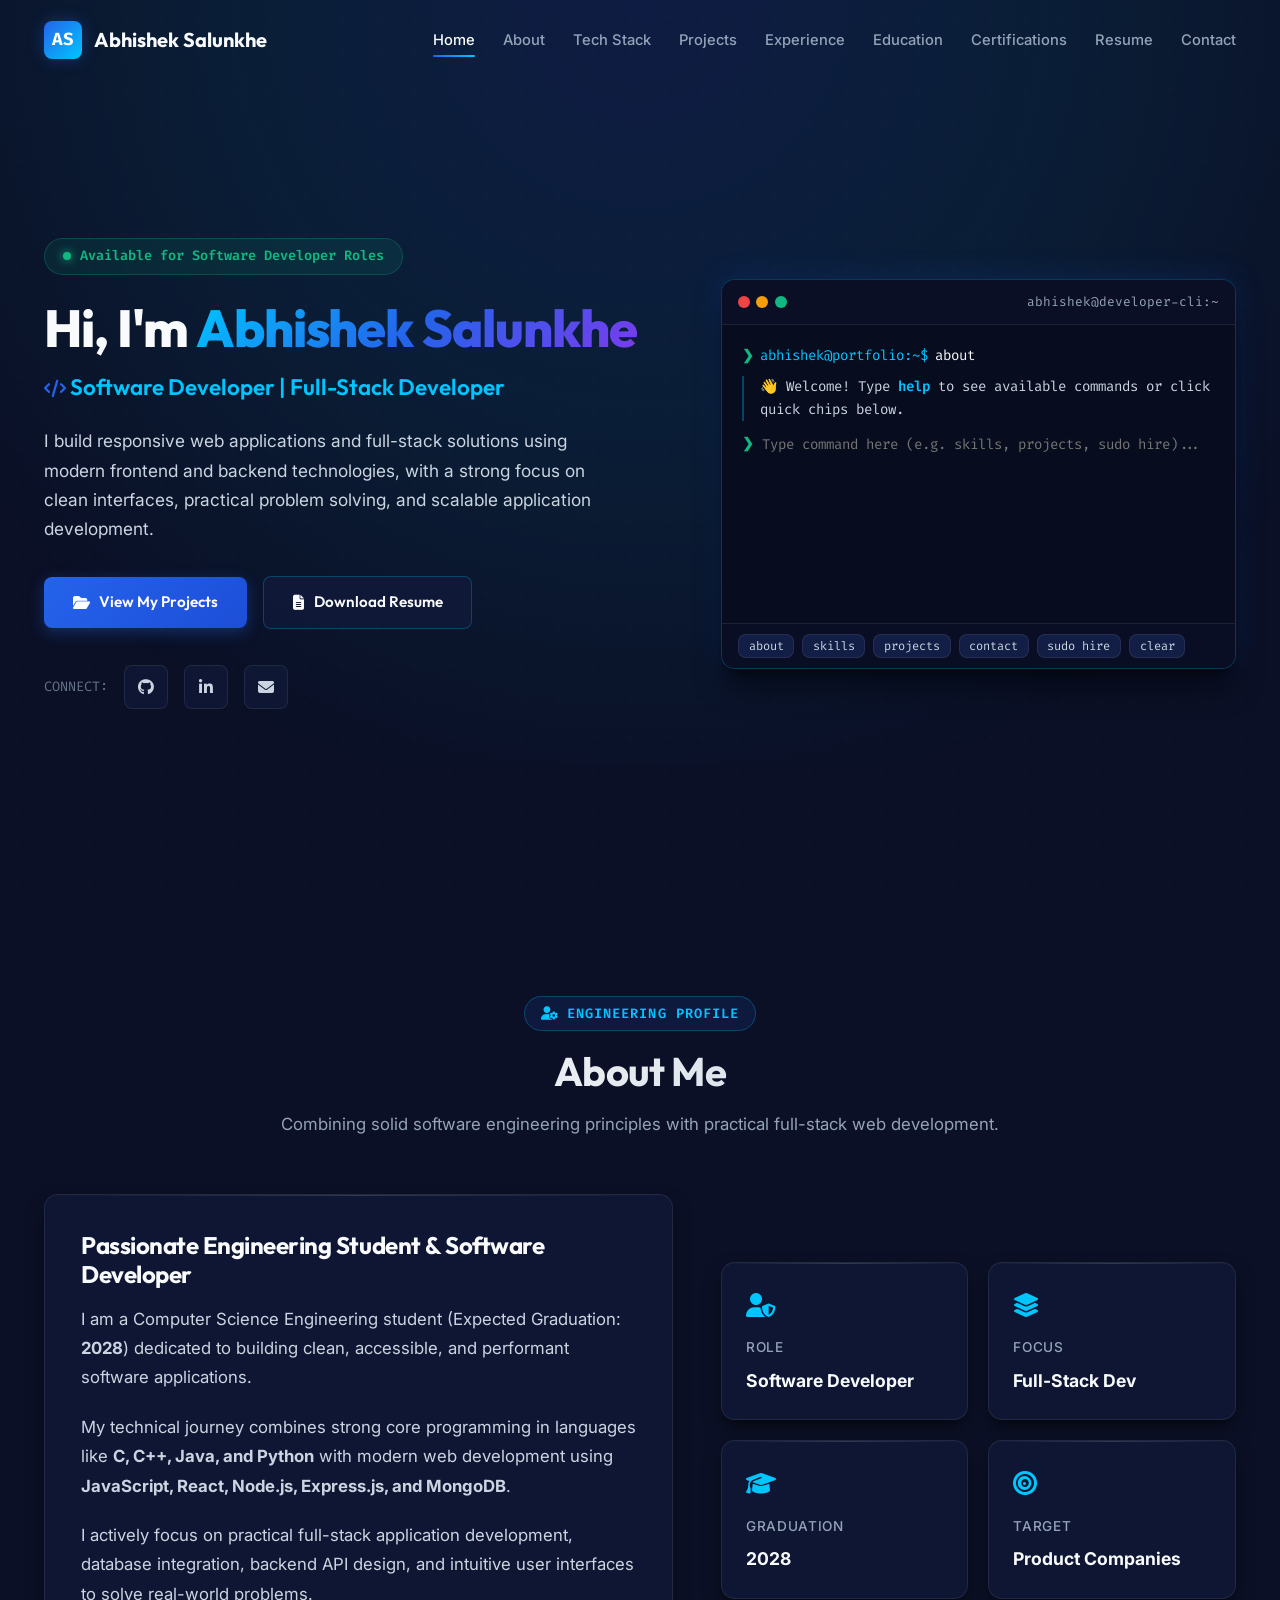
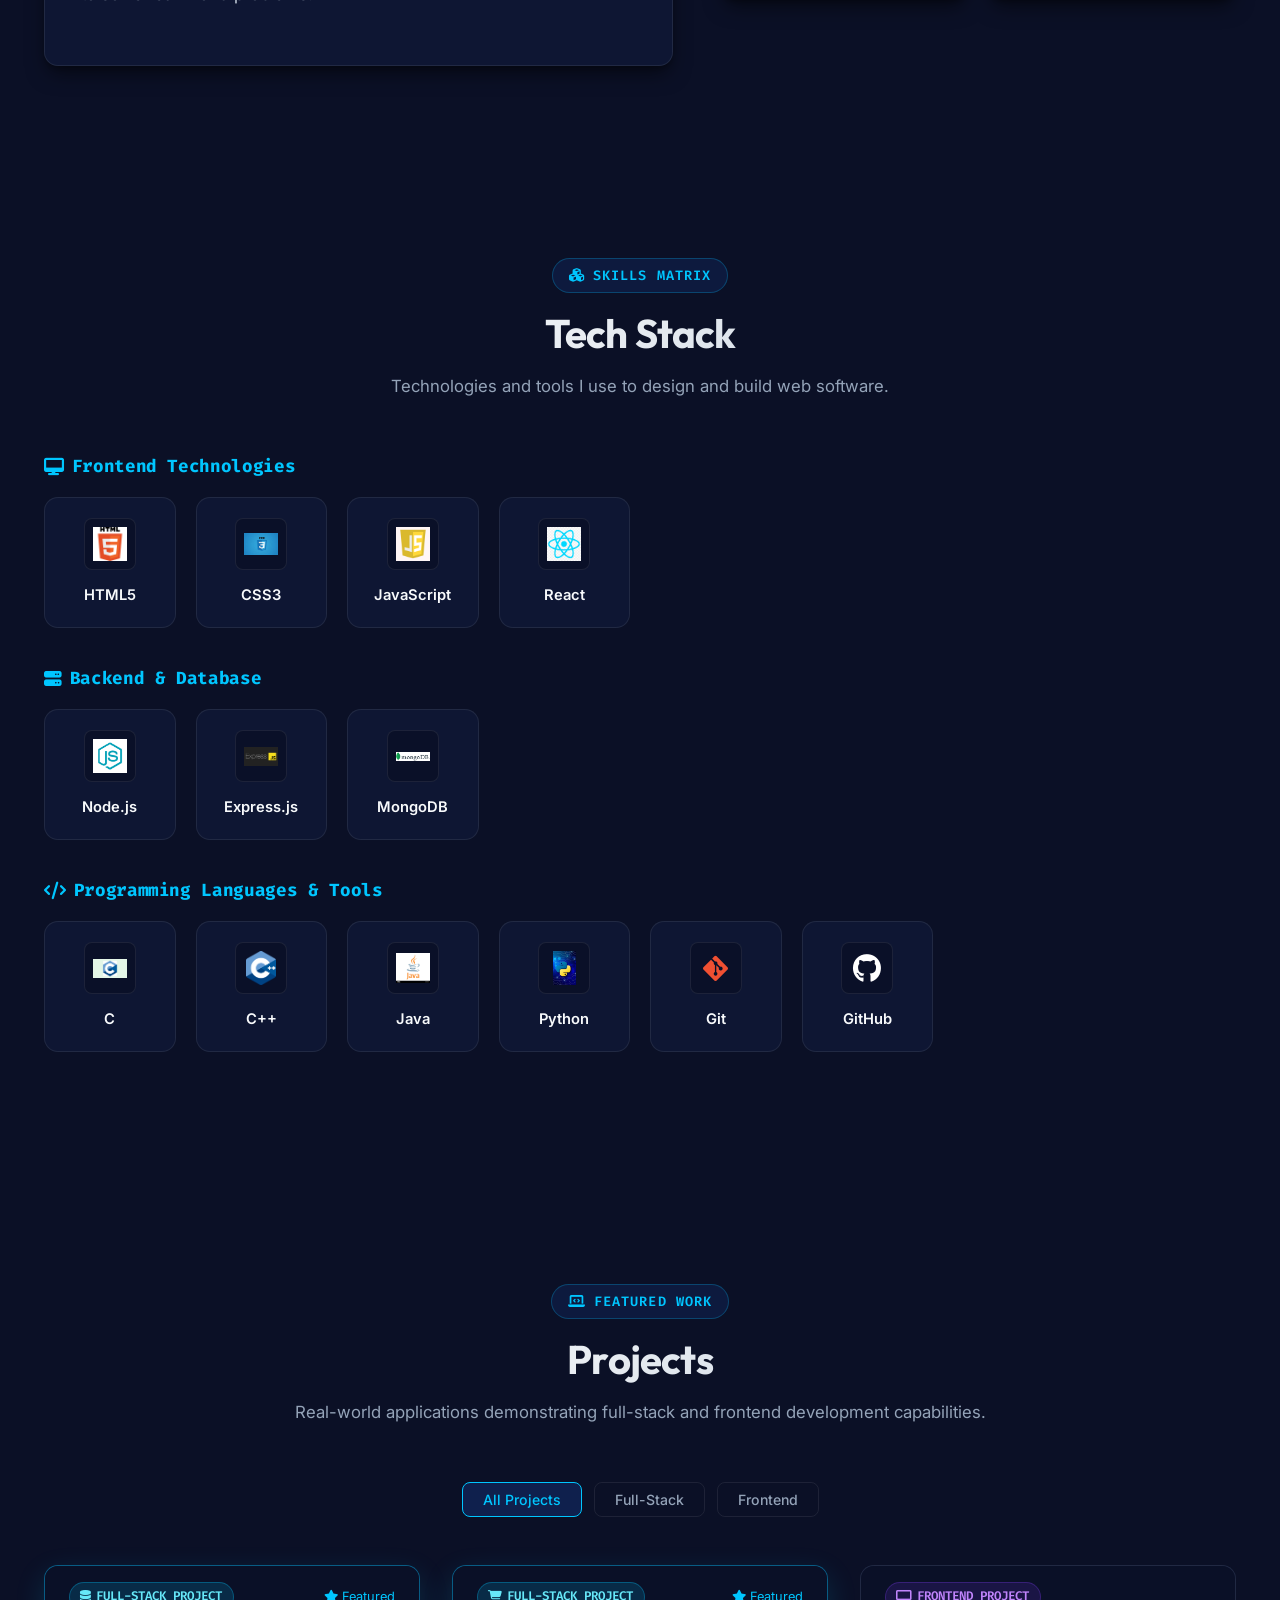
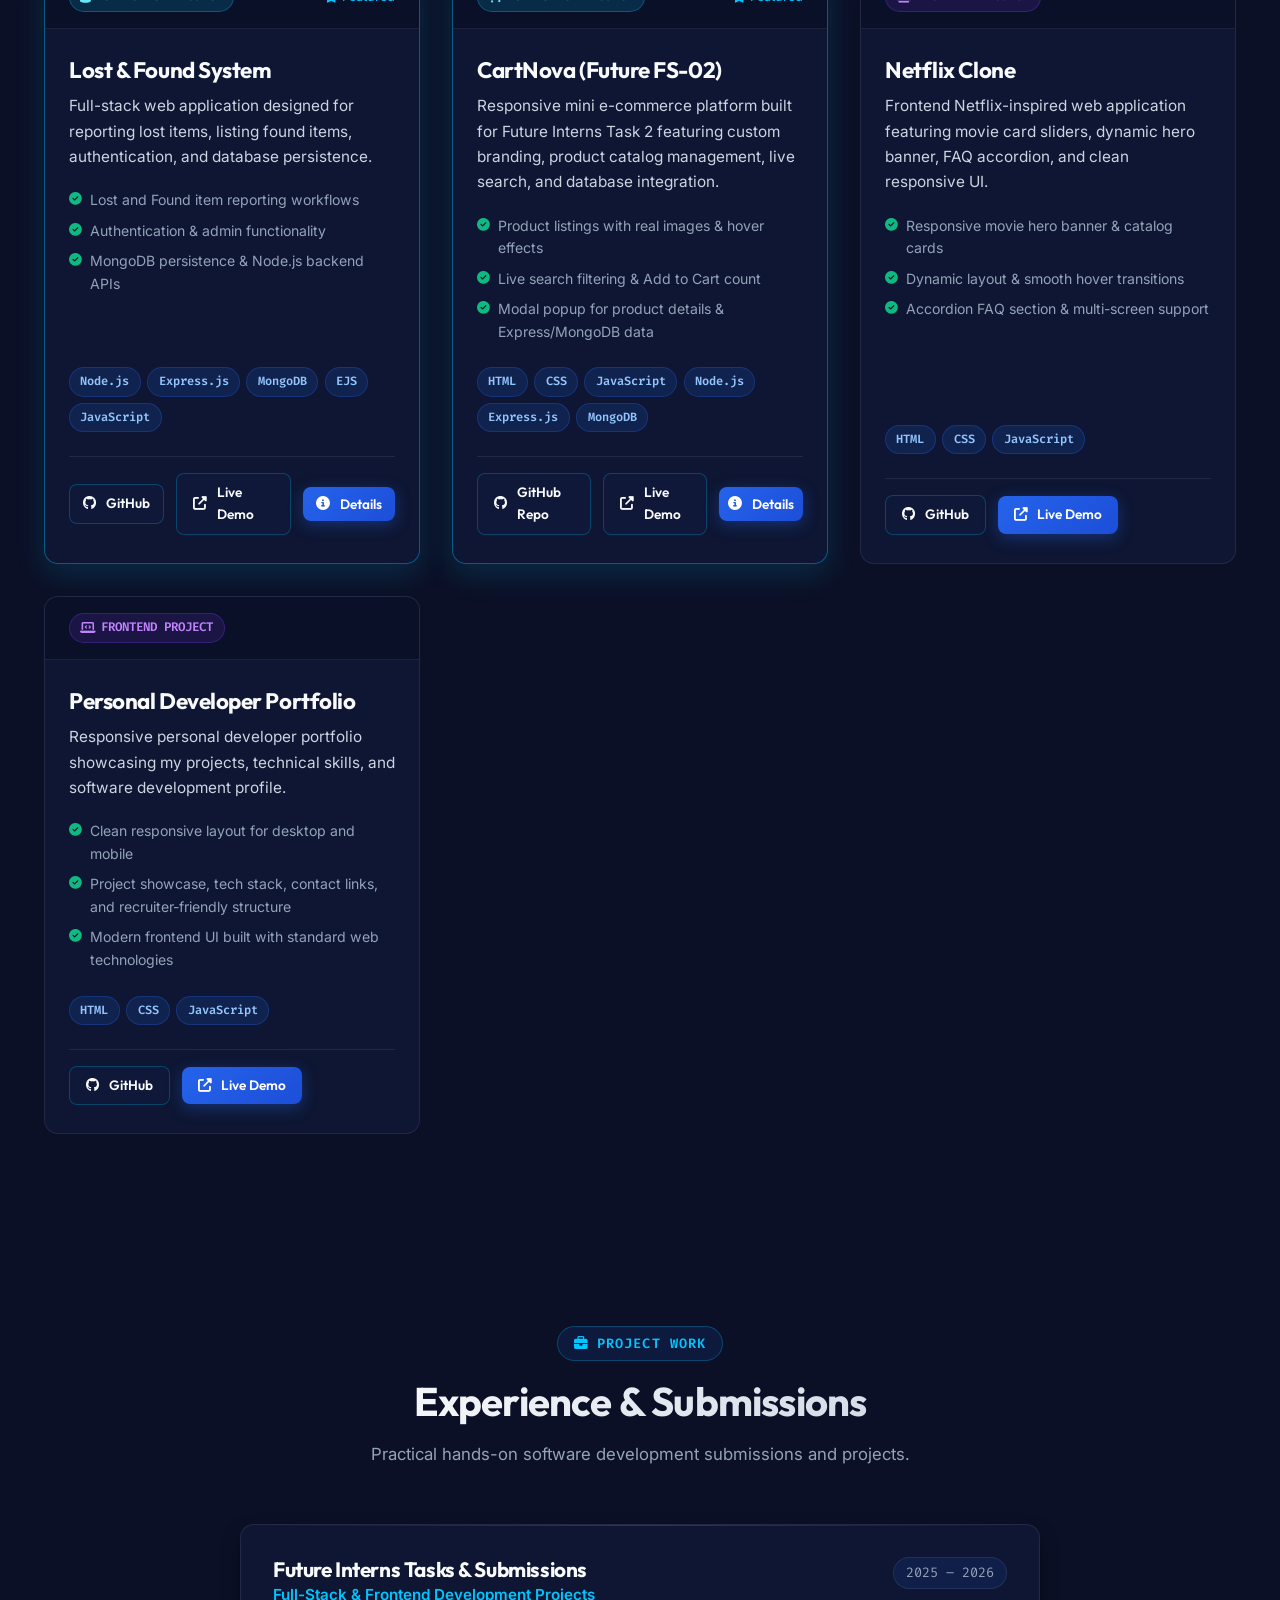
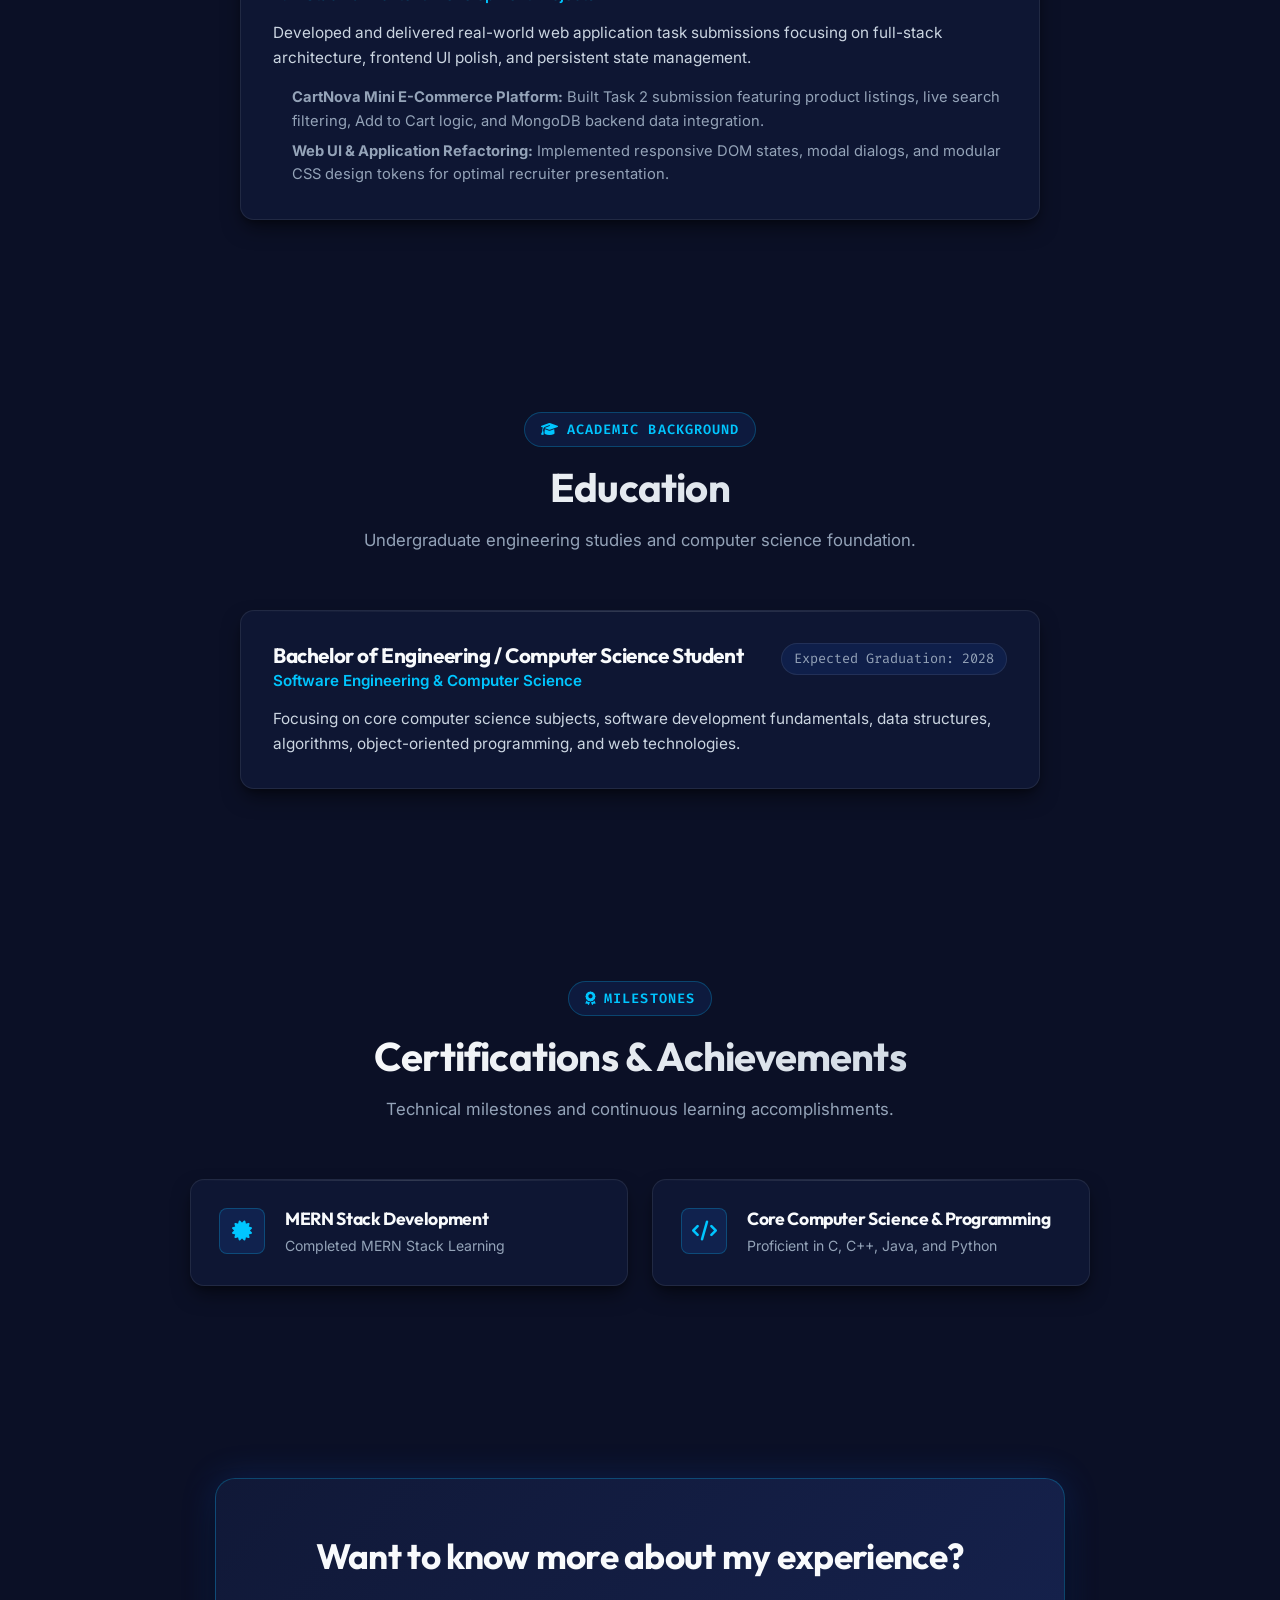
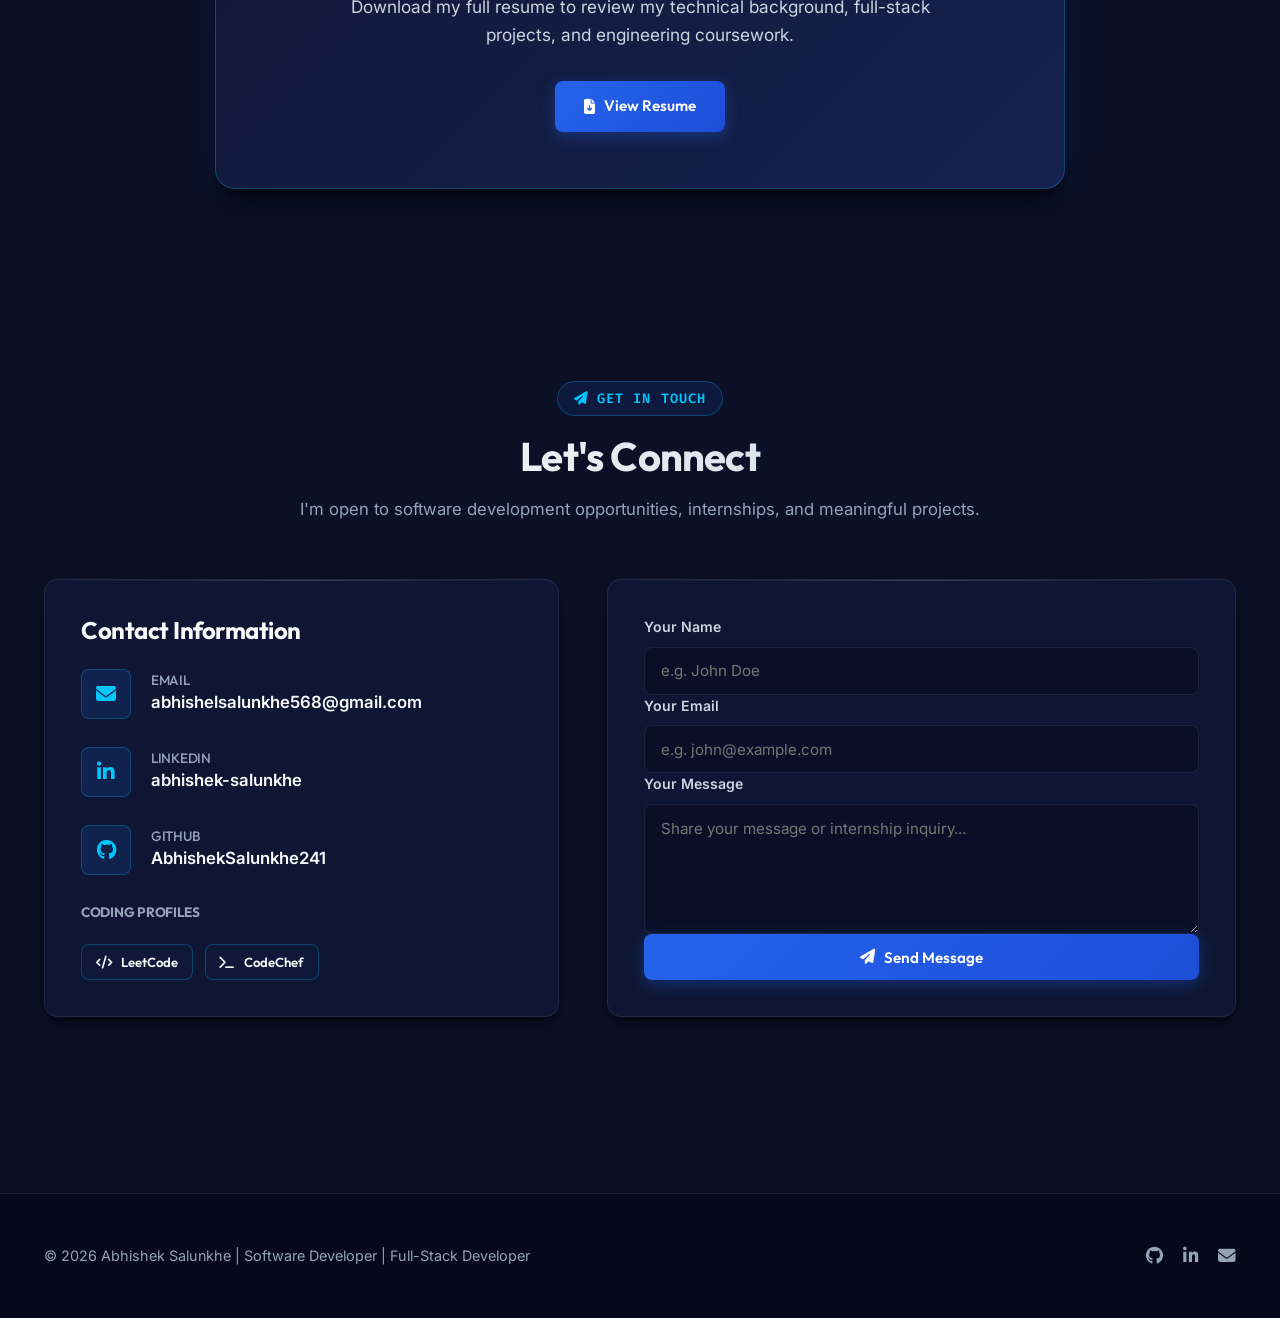
==== commit 2e4b6e43: "Enhance mobile responsiveness and update portfolio live link" ====
--- a/index.html
+++ b/index.html
@@ -4,27 +4,34 @@
 <head>
   <meta charset="UTF-8" />
   <meta name="viewport" content="width=device-width, initial-scale=1.0" />
-  
+
   <!-- SEO Primary Meta Tags -->
   <title>Abhishek Salunkhe | Software Developer | Full-Stack Developer</title>
   <meta name="title" content="Abhishek Salunkhe | Software Developer | Full-Stack Developer" />
-  <meta name="description" content="Portfolio of Abhishek Salunkhe, a Software Developer and Full-Stack Developer building modern web applications with JavaScript, React, Node.js, Express.js, and MongoDB." />
-  <meta name="keywords" content="Abhishek Salunkhe, Software Developer, Full-Stack Developer, Web Developer, MERN Stack, React, Node.js, Express.js, MongoDB, JavaScript" />
+  <meta name="description"
+    content="Portfolio of Abhishek Salunkhe, a Software Developer and Full-Stack Developer building modern web applications with JavaScript, React, Node.js, Express.js, and MongoDB." />
+  <meta name="keywords"
+    content="Abhishek Salunkhe, Software Developer, Full-Stack Developer, Web Developer, MERN Stack, React, Node.js, Express.js, MongoDB, JavaScript" />
   <meta name="author" content="Abhishek Salunkhe" />
 
   <!-- Open Graph / Facebook / LinkedIn -->
   <meta property="og:type" content="website" />
   <meta property="og:url" content="https://github.com/AbhishekSalunkhe241" />
   <meta property="og:title" content="Abhishek Salunkhe | Software Developer | Full-Stack Developer" />
-  <meta property="og:description" content="Software Developer and Full-Stack Developer building responsive web applications and full-stack solutions." />
+  <meta property="og:description"
+    content="Software Developer and Full-Stack Developer building responsive web applications and full-stack solutions." />
 
   <!-- Google Fonts -->
   <link rel="preconnect" href="https://fonts.googleapis.com" />
   <link rel="preconnect" href="https://fonts.gstatic.com" crossorigin />
-  <link href="https://fonts.googleapis.com/css2?family=Inter:wght@400;500;600;700;800&family=Outfit:wght@600;700;800&family=Fira+Code:wght@500;600&display=swap" rel="stylesheet" />
+  <link
+    href="https://fonts.googleapis.com/css2?family=Inter:wght@400;500;600;700;800&family=Outfit:wght@600;700;800&family=Fira+Code:wght@500;600&display=swap"
+    rel="stylesheet" />
 
   <!-- Font Awesome CDN -->
-  <link rel="stylesheet" href="https://cdnjs.cloudflare.com/ajax/libs/font-awesome/6.5.1/css/all.min.css" integrity="sha512-DTOQO9RWCH3ppGqcWaEA1BIZOC6xxalwEsw9c2QQeAIftl+Vegovlnee1c9QX4TctnWMn13TZye+giMm8e2LwA==" crossorigin="anonymous" referrerpolicy="no-referrer" />
+  <link rel="stylesheet" href="https://cdnjs.cloudflare.com/ajax/libs/font-awesome/6.5.1/css/all.min.css"
+    integrity="sha512-DTOQO9RWCH3ppGqcWaEA1BIZOC6xxalwEsw9c2QQeAIftl+Vegovlnee1c9QX4TctnWMn13TZye+giMm8e2LwA=="
+    crossorigin="anonymous" referrerpolicy="no-referrer" />
 
   <!-- Design System CSS Stylesheets -->
   <link rel="stylesheet" href="assets/css/variables.css" />
@@ -62,13 +69,14 @@
       </button>
     </div>
   </header>
+  <div class="nav-backdrop" id="navBackdrop"></div>
 
   <!-- ===== 2. HERO SECTION ===== -->
   <section id="hero" class="hero-section">
     <div class="hero-bg-overlay"></div>
     <div class="container">
       <div class="hero-grid">
-        
+
         <!-- Left Content -->
         <div class="hero-content reveal">
           <div class="hero-badge">
@@ -85,7 +93,8 @@
           </div>
 
           <p class="hero-description">
-            I build responsive web applications and full-stack solutions using modern frontend and backend technologies, with a strong focus on clean interfaces, practical problem solving, and scalable application development.
+            I build responsive web applications and full-stack solutions using modern frontend and backend technologies,
+            with a strong focus on clean interfaces, practical problem solving, and scalable application development.
           </p>
 
           <div class="hero-actions">
@@ -99,13 +108,16 @@
 
           <div class="social-strip">
             <span class="social-strip-label">Connect:</span>
-            <a href="https://github.com/AbhishekSalunkhe241" target="_blank" class="btn-icon" aria-label="GitHub Profile" id="heroGithubLink">
+            <a href="https://github.com/AbhishekSalunkhe241" target="_blank" class="btn-icon"
+              aria-label="GitHub Profile" id="heroGithubLink">
               <i class="fab fa-github"></i>
             </a>
-            <a href="https://www.linkedin.com/in/abhishek-salunkhe-a876b3362/" target="_blank" class="btn-icon" aria-label="LinkedIn Profile" id="heroLinkedinLink">
+            <a href="https://www.linkedin.com/in/abhishek-salunkhe-a876b3362/" target="_blank" class="btn-icon"
+              aria-label="LinkedIn Profile" id="heroLinkedinLink">
               <i class="fab fa-linkedin-in"></i>
             </a>
-            <a href="mailto:abhishelsalunkhe568@gmail.com" class="btn-icon" aria-label="Email Abhishek" id="heroEmailLink">
+            <a href="mailto:abhishelsalunkhe568@gmail.com" class="btn-icon" aria-label="Email Abhishek"
+              id="heroEmailLink">
               <i class="fas fa-envelope"></i>
             </a>
           </div>
@@ -129,14 +141,17 @@
                 <span class="prompt-dir">abhishek@portfolio:~$</span>
                 <span class="command-text">about</span>
               </div>
-              
+
               <div class="terminal-output">
-                <p>👋 Welcome! Type <span style="color: var(--cyan-glow); font-weight: 600;">help</span> to see available commands or click quick chips below.</p>
+                <p>👋 Welcome! Type <span style="color: var(--cyan-glow); font-weight: 600;">help</span> to see
+                  available commands or click quick chips below.</p>
               </div>
 
               <div class="terminal-input-wrapper">
                 <span class="prompt-symbol">❯</span>
-                <input type="text" class="terminal-input" id="terminalInput" placeholder="Type command here (e.g. skills, projects, sudo hire)..." autocomplete="off" spellcheck="false" />
+                <input type="text" class="terminal-input" id="terminalInput"
+                  placeholder="Type command here (e.g. skills, projects, sudo hire)..." autocomplete="off"
+                  spellcheck="false" />
               </div>
             </div>
 
@@ -161,7 +176,8 @@
       <div class="section-header reveal">
         <span class="section-tag"><i class="fas fa-user-gear"></i> Engineering Profile</span>
         <h2 class="section-title">About Me</h2>
-        <p class="section-subtitle">Combining solid software engineering principles with practical full-stack web development.</p>
+        <p class="section-subtitle">Combining solid software engineering principles with practical full-stack web
+          development.</p>
       </div>
 
       <div class="about-grid">
@@ -171,13 +187,17 @@
             Passionate Engineering Student & Software Developer
           </h3>
           <p>
-            I am a Computer Science Engineering student (Expected Graduation: <strong>2028</strong>) dedicated to building clean, accessible, and performant software applications.
+            I am a Computer Science Engineering student (Expected Graduation: <strong>2028</strong>) dedicated to
+            building clean, accessible, and performant software applications.
           </p>
           <p>
-            My technical journey combines strong core programming in languages like <strong>C, C++, Java, and Python</strong> with modern web development using <strong>JavaScript, React, Node.js, Express.js, and MongoDB</strong>.
+            My technical journey combines strong core programming in languages like <strong>C, C++, Java, and
+              Python</strong> with modern web development using <strong>JavaScript, React, Node.js, Express.js, and
+              MongoDB</strong>.
           </p>
           <p>
-            I actively focus on practical full-stack application development, database integration, backend API design, and intuitive user interfaces to solve real-world problems.
+            I actively focus on practical full-stack application development, database integration, backend API design,
+            and intuitive user interfaces to solve real-world problems.
           </p>
         </div>
 
@@ -283,11 +303,13 @@
             <span class="tech-name">Python</span>
           </div>
           <div class="tech-card">
-            <div class="tech-icon-wrapper" style="color: #F05032; font-size: 1.8rem;"><i class="fab fa-git-alt"></i></div>
+            <div class="tech-icon-wrapper" style="color: #F05032; font-size: 1.8rem;"><i class="fab fa-git-alt"></i>
+            </div>
             <span class="tech-name">Git</span>
           </div>
           <div class="tech-card">
-            <div class="tech-icon-wrapper" style="color: #FFFFFF; font-size: 1.8rem;"><i class="fab fa-github"></i></div>
+            <div class="tech-icon-wrapper" style="color: #FFFFFF; font-size: 1.8rem;"><i class="fab fa-github"></i>
+            </div>
             <span class="tech-name">GitHub</span>
           </div>
         </div>
@@ -301,7 +323,8 @@
       <div class="section-header reveal">
         <span class="section-tag"><i class="fas fa-laptop-code"></i> Featured Work</span>
         <h2 class="section-title">Projects</h2>
-        <p class="section-subtitle">Real-world applications demonstrating full-stack and frontend development capabilities.</p>
+        <p class="section-subtitle">Real-world applications demonstrating full-stack and frontend development
+          capabilities.</p>
       </div>
 
       <!-- Filter buttons -->
@@ -313,19 +336,21 @@
 
       <!-- Projects Grid -->
       <div class="projects-grid">
-        
+
         <!-- PROJECT 1: Lost & Found System (Full-Stack Priority) -->
         <div class="project-card-wrapper priority-1 reveal" data-category="fullstack">
           <div class="project-card">
             <div class="project-header-bar">
-              <span class="badge badge-cyan project-badge-type"><i class="fas fa-database"></i> FULL-STACK PROJECT</span>
+              <span class="badge badge-cyan project-badge-type"><i class="fas fa-database"></i> FULL-STACK
+                PROJECT</span>
               <span style="font-size: 0.8rem; color: var(--cyan-glow);"><i class="fas fa-star"></i> Featured</span>
             </div>
 
             <div class="project-content">
               <h3 class="project-title">Lost & Found System</h3>
               <p class="project-desc">
-                Full-stack web application designed for reporting lost items, listing found items, authentication, and database persistence.
+                Full-stack web application designed for reporting lost items, listing found items, authentication, and
+                database persistence.
               </p>
 
               <ul class="project-highlights-list">
@@ -343,13 +368,17 @@
               </div>
 
               <div class="project-actions">
-                <a href="https://github.com/AbhishekSalunkhe241/lost-and-found-system" target="_blank" rel="noopener noreferrer" class="btn btn-secondary" style="padding: 0.5rem 1rem; font-size: 0.85rem;" id="lostFoundGithub">
+                <a href="https://github.com/AbhishekSalunkhe241/lost-and-found-system" target="_blank"
+                  rel="noopener noreferrer" class="btn btn-secondary" style="padding: 0.5rem 1rem; font-size: 0.85rem;"
+                  id="lostFoundGithub">
                   <i class="fab fa-github"></i> GitHub
                 </a>
-                <a href="https://lost-and-found-system-ochre-nu.vercel.app/" target="_blank" rel="noopener noreferrer" class="btn btn-secondary" style="padding: 0.5rem 1rem; font-size: 0.85rem;" id="lostFoundDemo">
+                <a href="https://lost-and-found-system-ochre-nu.vercel.app/" target="_blank" rel="noopener noreferrer"
+                  class="btn btn-secondary" style="padding: 0.5rem 1rem; font-size: 0.85rem;" id="lostFoundDemo">
                   <i class="fas fa-external-link-alt"></i> Live Demo
                 </a>
-                <button class="btn btn-primary view-project-details" data-project-id="lostfound" style="padding: 0.5rem 1rem; font-size: 0.85rem;">
+                <button class="btn btn-primary view-project-details" data-project-id="lostfound"
+                  style="padding: 0.5rem 1rem; font-size: 0.85rem;">
                   <i class="fas fa-info-circle"></i> Details
                 </button>
               </div>
@@ -361,14 +390,16 @@
         <div class="project-card-wrapper priority-1 reveal reveal-delay-1" data-category="fullstack">
           <div class="project-card">
             <div class="project-header-bar">
-              <span class="badge badge-cyan project-badge-type"><i class="fas fa-shopping-cart"></i> FULL-STACK PROJECT</span>
+              <span class="badge badge-cyan project-badge-type"><i class="fas fa-shopping-cart"></i> FULL-STACK
+                PROJECT</span>
               <span style="font-size: 0.8rem; color: var(--cyan-glow);"><i class="fas fa-star"></i> Featured</span>
             </div>
 
             <div class="project-content">
               <h3 class="project-title">CartNova (Future FS-02)</h3>
               <p class="project-desc">
-                Responsive mini e-commerce platform built for Future Interns Task 2 featuring custom branding, product catalog management, live search, and database integration.
+                Responsive mini e-commerce platform built for Future Interns Task 2 featuring custom branding, product
+                catalog management, live search, and database integration.
               </p>
 
               <ul class="project-highlights-list">
@@ -387,13 +418,16 @@
               </div>
 
               <div class="project-actions">
-                <a href="https://github.com/AbhishekSalunkhe241/FUTURE_FS_02" target="_blank" class="btn btn-secondary" style="padding: 0.5rem 1rem; font-size: 0.85rem;" id="cartnovaGithub">
+                <a href="https://github.com/AbhishekSalunkhe241/FUTURE_FS_02" target="_blank" class="btn btn-secondary"
+                  style="padding: 0.5rem 1rem; font-size: 0.85rem;" id="cartnovaGithub">
                   <i class="fab fa-github"></i> GitHub Repo
                 </a>
-                <a href="https://future-fs-02-two-chi.vercel.app/" target="_blank" class="btn btn-secondary" style="padding: 0.5rem 1rem; font-size: 0.85rem;" id="cartnovaDemo">
+                <a href="https://future-fs-02-two-chi.vercel.app/" target="_blank" class="btn btn-secondary"
+                  style="padding: 0.5rem 1rem; font-size: 0.85rem;" id="cartnovaDemo">
                   <i class="fas fa-external-link-alt"></i> Live Demo
                 </a>
-                <button class="btn btn-primary view-project-details" data-project-id="cartnova" style="padding: 0.5rem 1rem; font-size: 0.85rem;">
+                <button class="btn btn-primary view-project-details" data-project-id="cartnova"
+                  style="padding: 0.5rem 1rem; font-size: 0.85rem;">
                   <i class="fas fa-info-circle"></i> Details
                 </button>
               </div>
@@ -411,7 +445,8 @@
             <div class="project-content">
               <h3 class="project-title">Netflix Clone</h3>
               <p class="project-desc">
-                Frontend Netflix-inspired web application featuring movie card sliders, dynamic hero banner, FAQ accordion, and clean responsive UI.
+                Frontend Netflix-inspired web application featuring movie card sliders, dynamic hero banner, FAQ
+                accordion, and clean responsive UI.
               </p>
 
               <ul class="project-highlights-list">
@@ -427,10 +462,54 @@
               </div>
 
               <div class="project-actions">
-                <a href="https://github.com/AbhishekSalunkhe241" target="_blank" class="btn btn-secondary" style="padding: 0.5rem 1rem; font-size: 0.85rem;" id="netflixGithub">
+                <a href="https://github.com/AbhishekSalunkhe241" target="_blank" class="btn btn-secondary"
+                  style="padding: 0.5rem 1rem; font-size: 0.85rem;" id="netflixGithub">
                   <i class="fab fa-github"></i> GitHub
                 </a>
-                <a href="https://netflix-clone-zeta-cyan.vercel.app/" target="_blank" class="btn btn-primary" style="padding: 0.5rem 1rem; font-size: 0.85rem;" id="netflixDemo">
+                <a href="https://netflix-clone-zeta-cyan.vercel.app/" target="_blank" class="btn btn-primary"
+                  style="padding: 0.5rem 1rem; font-size: 0.85rem;" id="netflixDemo">
+                  <i class="fas fa-external-link-alt"></i> Live Demo
+                </a>
+              </div>
+            </div>
+          </div>
+        </div>
+
+        <!-- PROJECT 4: Personal Developer Portfolio (Frontend) -->
+        <div class="project-card-wrapper reveal reveal-delay-3" data-category="frontend">
+          <div class="project-card">
+            <div class="project-header-bar">
+              <span class="badge badge-purple project-badge-type"><i class="fas fa-laptop-code"></i> FRONTEND
+                PROJECT</span>
+            </div>
+
+            <div class="project-content">
+              <h3 class="project-title">Personal Developer Portfolio</h3>
+              <p class="project-desc">
+                Responsive personal developer portfolio showcasing my projects, technical skills, and software
+                development profile.
+              </p>
+
+              <ul class="project-highlights-list">
+                <li><i class="fas fa-check-circle"></i> Clean responsive layout for desktop and mobile</li>
+                <li><i class="fas fa-check-circle"></i> Project showcase, tech stack, contact links, and
+                  recruiter-friendly structure</li>
+                <li><i class="fas fa-check-circle"></i> Modern frontend UI built with standard web technologies</li>
+              </ul>
+
+              <div class="project-tags">
+                <span class="badge badge-primary">HTML</span>
+                <span class="badge badge-primary">CSS</span>
+                <span class="badge badge-primary">JavaScript</span>
+              </div>
+
+              <div class="project-actions">
+                <a href="https://github.com/AbhishekSalunkhe241" target="_blank" rel="noopener noreferrer"
+                  class="btn btn-secondary" style="padding: 0.5rem 1rem; font-size: 0.85rem;" id="portfolioGithub">
+                  <i class="fab fa-github"></i> GitHub
+                </a>
+                <a href="https://portfolio-website-abhisheksalunkhe241.vercel.app/" target="_blank" rel="noopener noreferrer"
+                  class="btn btn-primary" style="padding: 0.5rem 1rem; font-size: 0.85rem;" id="portfolioDemo">
                   <i class="fas fa-external-link-alt"></i> Live Demo
                 </a>
               </div>
@@ -452,7 +531,7 @@
       </div>
 
       <div class="timeline-container reveal">
-        
+
         <div class="timeline-card glass-card">
           <div class="timeline-header">
             <div>
@@ -463,12 +542,15 @@
           </div>
 
           <p class="timeline-desc">
-            Developed and delivered real-world web application task submissions focusing on full-stack architecture, frontend UI polish, and persistent state management.
+            Developed and delivered real-world web application task submissions focusing on full-stack architecture,
+            frontend UI polish, and persistent state management.
           </p>
 
           <ul class="timeline-bullets">
-            <li><strong>CartNova Mini E-Commerce Platform:</strong> Built Task 2 submission featuring product listings, live search filtering, Add to Cart logic, and MongoDB backend data integration.</li>
-            <li><strong>Web UI & Application Refactoring:</strong> Implemented responsive DOM states, modal dialogs, and modular CSS design tokens for optimal recruiter presentation.</li>
+            <li><strong>CartNova Mini E-Commerce Platform:</strong> Built Task 2 submission featuring product listings,
+              live search filtering, Add to Cart logic, and MongoDB backend data integration.</li>
+            <li><strong>Web UI & Application Refactoring:</strong> Implemented responsive DOM states, modal dialogs, and
+              modular CSS design tokens for optimal recruiter presentation.</li>
           </ul>
         </div>
 
@@ -486,7 +568,7 @@
       </div>
 
       <div class="timeline-container reveal">
-        
+
         <div class="timeline-card glass-card">
           <div class="timeline-header">
             <div>
@@ -497,7 +579,8 @@
           </div>
 
           <p class="timeline-desc">
-            Focusing on core computer science subjects, software development fundamentals, data structures, algorithms, object-oriented programming, and web technologies.
+            Focusing on core computer science subjects, software development fundamentals, data structures, algorithms,
+            object-oriented programming, and web technologies.
           </p>
         </div>
 
@@ -515,7 +598,7 @@
       </div>
 
       <div class="cert-grid reveal">
-        
+
         <div class="cert-card glass-card">
           <div class="cert-icon"><i class="fas fa-certificate"></i></div>
           <div>
@@ -544,7 +627,8 @@
         <p class="resume-cta-desc">
           Download my full resume to review my technical background, full-stack projects, and engineering coursework.
         </p>
-        <a href="#" class="btn btn-primary" id="downloadResumeBtn" onclick="alert('Resume link placeholder. Replace with your actual resume file or URL in index.html!'); return false;">
+        <a href="#" class="btn btn-primary" id="downloadResumeBtn"
+          onclick="alert('Resume link placeholder. Replace with your actual resume file or URL in index.html!'); return false;">
           <i class="fas fa-file-download"></i> View Resume
         </a>
       </div>
@@ -557,16 +641,17 @@
       <div class="section-header reveal">
         <span class="section-tag"><i class="fas fa-paper-plane"></i> Get In Touch</span>
         <h2 class="section-title">Let's Connect</h2>
-        <p class="section-subtitle">I'm open to software development opportunities, internships, and meaningful projects.</p>
+        <p class="section-subtitle">I'm open to software development opportunities, internships, and meaningful
+          projects.</p>
       </div>
 
       <div class="contact-grid">
-        
+
         <!-- Left Contact Info -->
         <div class="contact-info-card glass-card reveal">
           <div>
             <h3 style="font-size: 1.5rem; margin-bottom: 1.5rem; color: var(--text-primary);">Contact Information</h3>
-            
+
             <div class="contact-method">
               <div class="contact-icon"><i class="fas fa-envelope"></i></div>
               <div class="contact-detail">
@@ -579,7 +664,8 @@
               <div class="contact-icon"><i class="fab fa-linkedin-in"></i></div>
               <div class="contact-detail">
                 <h4>LinkedIn</h4>
-                <a href="https://www.linkedin.com/in/abhishek-salunkhe-a876b3362/" target="_blank" id="contactLinkedinLink">abhishek-salunkhe</a>
+                <a href="https://www.linkedin.com/in/abhishek-salunkhe-a876b3362/" target="_blank"
+                  id="contactLinkedinLink">abhishek-salunkhe</a>
               </div>
             </div>
 
@@ -587,18 +673,23 @@
               <div class="contact-icon"><i class="fab fa-github"></i></div>
               <div class="contact-detail">
                 <h4>GitHub</h4>
-                <a href="https://github.com/AbhishekSalunkhe241" target="_blank" id="contactGithubLink">AbhishekSalunkhe241</a>
+                <a href="https://github.com/AbhishekSalunkhe241" target="_blank"
+                  id="contactGithubLink">AbhishekSalunkhe241</a>
               </div>
             </div>
           </div>
 
           <div>
-            <h4 style="font-size: 0.85rem; color: var(--text-muted); text-transform: uppercase; margin-bottom: 0.75rem;">Coding Profiles</h4>
+            <h4
+              style="font-size: 0.85rem; color: var(--text-muted); text-transform: uppercase; margin-bottom: 0.75rem;">
+              Coding Profiles</h4>
             <div class="social-links-grid">
-              <a href="https://leetcode.com/u/Abhishek241/" target="_blank" class="btn btn-secondary" style="padding: 0.4rem 0.85rem; font-size: 0.82rem;" id="leetcodeLink">
+              <a href="https://leetcode.com/u/Abhishek241/" target="_blank" class="btn btn-secondary"
+                style="padding: 0.4rem 0.85rem; font-size: 0.82rem;" id="leetcodeLink">
                 <i class="fas fa-code"></i> LeetCode
               </a>
-              <a href="https://www.codechef.com/users/watch_card_87" target="_blank" class="btn btn-secondary" style="padding: 0.4rem 0.85rem; font-size: 0.82rem;" id="codechefLink">
+              <a href="https://www.codechef.com/users/watch_card_87" target="_blank" class="btn btn-secondary"
+                style="padding: 0.4rem 0.85rem; font-size: 0.82rem;" id="codechefLink">
                 <i class="fas fa-terminal"></i> CodeChef
               </a>
             </div>
@@ -620,7 +711,8 @@
 
             <div class="form-group">
               <label for="contactMessage" class="form-label">Your Message</label>
-              <textarea id="contactMessage" class="form-input" placeholder="Share your message or internship inquiry..." required></textarea>
+              <textarea id="contactMessage" class="form-input" placeholder="Share your message or internship inquiry..."
+                required></textarea>
             </div>
 
             <button type="submit" class="btn btn-primary" style="width: 100%;" id="contactSubmitBtn">
@@ -641,9 +733,12 @@
       </div>
 
       <div class="footer-socials">
-        <a href="https://github.com/AbhishekSalunkhe241" target="_blank" class="footer-social-link" aria-label="GitHub"><i class="fab fa-github"></i></a>
-        <a href="https://www.linkedin.com/in/abhishek-salunkhe-a876b3362/" target="_blank" class="footer-social-link" aria-label="LinkedIn"><i class="fab fa-linkedin-in"></i></a>
-        <a href="mailto:abhishelsalunkhe568@gmail.com" class="footer-social-link" aria-label="Email"><i class="fas fa-envelope"></i></a>
+        <a href="https://github.com/AbhishekSalunkhe241" target="_blank" class="footer-social-link"
+          aria-label="GitHub"><i class="fab fa-github"></i></a>
+        <a href="https://www.linkedin.com/in/abhishek-salunkhe-a876b3362/" target="_blank" class="footer-social-link"
+          aria-label="LinkedIn"><i class="fab fa-linkedin-in"></i></a>
+        <a href="mailto:abhishelsalunkhe568@gmail.com" class="footer-social-link" aria-label="Email"><i
+            class="fas fa-envelope"></i></a>
       </div>
     </div>
   </footer>
--- a/assets/css/styles.css
+++ b/assets/css/styles.css
@@ -14,6 +14,7 @@
   scroll-behavior: smooth;
   font-size: 16px;
   color-scheme: dark;
+  overflow-x: hidden;
 }
 
 body {
--- a/assets/css/animations.css
+++ b/assets/css/animations.css
@@ -50,14 +50,41 @@
 .reveal-delay-4 { transition-delay: 0.6s; }
 
 /* --------------------------------------------------------------------------
+   Mobile Navigation Backdrop Overlay
+   -------------------------------------------------------------------------- */
+.nav-backdrop {
+  position: fixed;
+  inset: 0;
+  background: rgba(6, 9, 25, 0.75);
+  backdrop-filter: blur(4px);
+  -webkit-backdrop-filter: blur(4px);
+  z-index: 999;
+  opacity: 0;
+  pointer-events: none;
+  transition: opacity var(--transition-normal);
+}
+
+.nav-backdrop.active {
+  opacity: 1;
+  pointer-events: auto;
+}
+
+/* --------------------------------------------------------------------------
    Responsive Layout & Media Queries
    -------------------------------------------------------------------------- */
+
+/* Large Tablet & Laptop (< 1024px) */
+@media (max-width: 1024px) {
+  .container {
+    padding: 0 1.25rem;
+  }
+}
 
 /* Tablet & Smaller Screens (< 992px) */
 @media (max-width: 992px) {
   .hero-grid {
     grid-template-columns: 1fr;
-    gap: 3rem;
+    gap: 2.5rem;
   }
 
   .hero-title {
@@ -71,7 +98,7 @@
 
   .contact-grid {
     grid-template-columns: 1fr;
-    gap: 2.5rem;
+    gap: 2rem;
   }
 
   .hero-bg-overlay {
@@ -83,7 +110,11 @@
 /* Mobile Screens (< 768px) */
 @media (max-width: 768px) {
   .section {
-    padding: 4rem 0;
+    padding: 3.5rem 0;
+  }
+
+  .section-header {
+    margin-bottom: 2.5rem;
   }
 
   .section-title {
@@ -98,7 +129,7 @@
     position: fixed;
     top: 0;
     right: -100%;
-    width: 80%;
+    width: 82%;
     max-width: 320px;
     height: 100vh;
     background: rgba(11, 16, 38, 0.98);
@@ -107,22 +138,39 @@
     border-left: 1px solid var(--border-color);
     flex-direction: column;
     align-items: flex-start;
-    padding: 6rem 2rem 2rem 2rem;
-    gap: 1.5rem;
+    padding: 5.5rem 2rem 2rem 2rem;
+    gap: 1.25rem;
     transition: right var(--transition-normal);
     box-shadow: -10px 0 30px rgba(0, 0, 0, 0.6);
+    z-index: 1001;
+    overflow-y: auto;
   }
 
   .nav-links.active {
     right: 0;
   }
 
+  .nav-link {
+    font-size: 1.05rem;
+    width: 100%;
+    padding: 0.5rem 0;
+  }
+
+  .hero-section {
+    padding-top: calc(var(--nav-height) + 1.5rem);
+    padding-bottom: 3.5rem;
+  }
+
   .hero-title {
-    font-size: 2.25rem;
+    font-size: 2.15rem;
   }
 
   .hero-role {
-    font-size: 1.2rem;
+    font-size: 1.15rem;
+  }
+
+  .hero-description {
+    font-size: 1rem;
   }
 
   .about-cards-grid {
@@ -133,40 +181,150 @@
     grid-template-columns: 1fr;
   }
 
+  .project-actions {
+    flex-wrap: wrap;
+    gap: 0.5rem;
+  }
+
+  .project-actions .btn {
+    flex: 1 1 auto;
+    font-size: 0.82rem;
+    padding: 0.5rem 0.75rem;
+  }
+
   .terminal-card {
-    height: 350px;
+    height: 360px;
+  }
+
+  .terminal-chips {
+    gap: 0.4rem;
+  }
+
+  .modal-container {
+    padding: 1.5rem 1.25rem;
+    max-height: 85vh;
+  }
+
+  .resume-cta-card {
+    padding: 2.5rem 1.25rem;
+  }
+
+  .resume-cta-title {
+    font-size: 1.75rem;
   }
 
   .footer-container {
     flex-direction: column;
     text-align: center;
+    gap: 1rem;
   }
 }
 
 /* Mobile Small (< 480px) */
 @media (max-width: 480px) {
+  .logo {
+    font-size: 1.1rem;
+    gap: 0.5rem;
+  }
+
+  .logo-icon {
+    width: 32px;
+    height: 32px;
+    font-size: 0.95rem;
+  }
+
   .hero-title {
-    font-size: 1.85rem;
+    font-size: 1.75rem;
+  }
+
+  .hero-badge {
+    font-size: 0.78rem;
+    padding: 0.35rem 0.85rem;
   }
 
   .hero-actions {
     flex-direction: column;
     width: 100%;
+    gap: 0.75rem;
   }
 
   .hero-actions .btn {
     width: 100%;
   }
 
+  .social-strip {
+    flex-wrap: wrap;
+  }
+
   .about-cards-grid {
     grid-template-columns: 1fr;
   }
 
   .tech-grid {
-    grid-template-columns: repeat(auto-fill, minmax(100px, 1fr));
+    grid-template-columns: repeat(auto-fill, minmax(95px, 1fr));
+    gap: 0.85rem;
+  }
+
+  .tech-card {
+    padding: 1rem 0.5rem;
+  }
+
+  .tech-icon-wrapper {
+    width: 44px;
+    height: 44px;
   }
 
   .cert-card {
     flex-direction: column;
-  }
-}
+    gap: 0.75rem;
+  }
+
+  .timeline-card {
+    padding: 1.25rem 1rem;
+  }
+
+  .timeline-header {
+    flex-direction: column;
+    align-items: flex-start;
+  }
+
+  .project-actions {
+    flex-direction: column;
+  }
+
+  .project-actions .btn {
+    width: 100%;
+  }
+
+  .contact-info-card,
+  .contact-form {
+    padding: 1.5rem 1rem;
+  }
+
+  .contact-detail p,
+  .contact-detail a {
+    font-size: 0.92rem;
+    word-break: break-all;
+  }
+
+  .toast-notification {
+    left: 1rem;
+    right: 1rem;
+    bottom: 1rem;
+  }
+}
+
+/* Extra Small (< 360px) */
+@media (max-width: 360px) {
+  .hero-title {
+    font-size: 1.55rem;
+  }
+
+  .section-title {
+    font-size: 1.65rem;
+  }
+
+  .tech-grid {
+    grid-template-columns: repeat(2, 1fr);
+  }
+}
